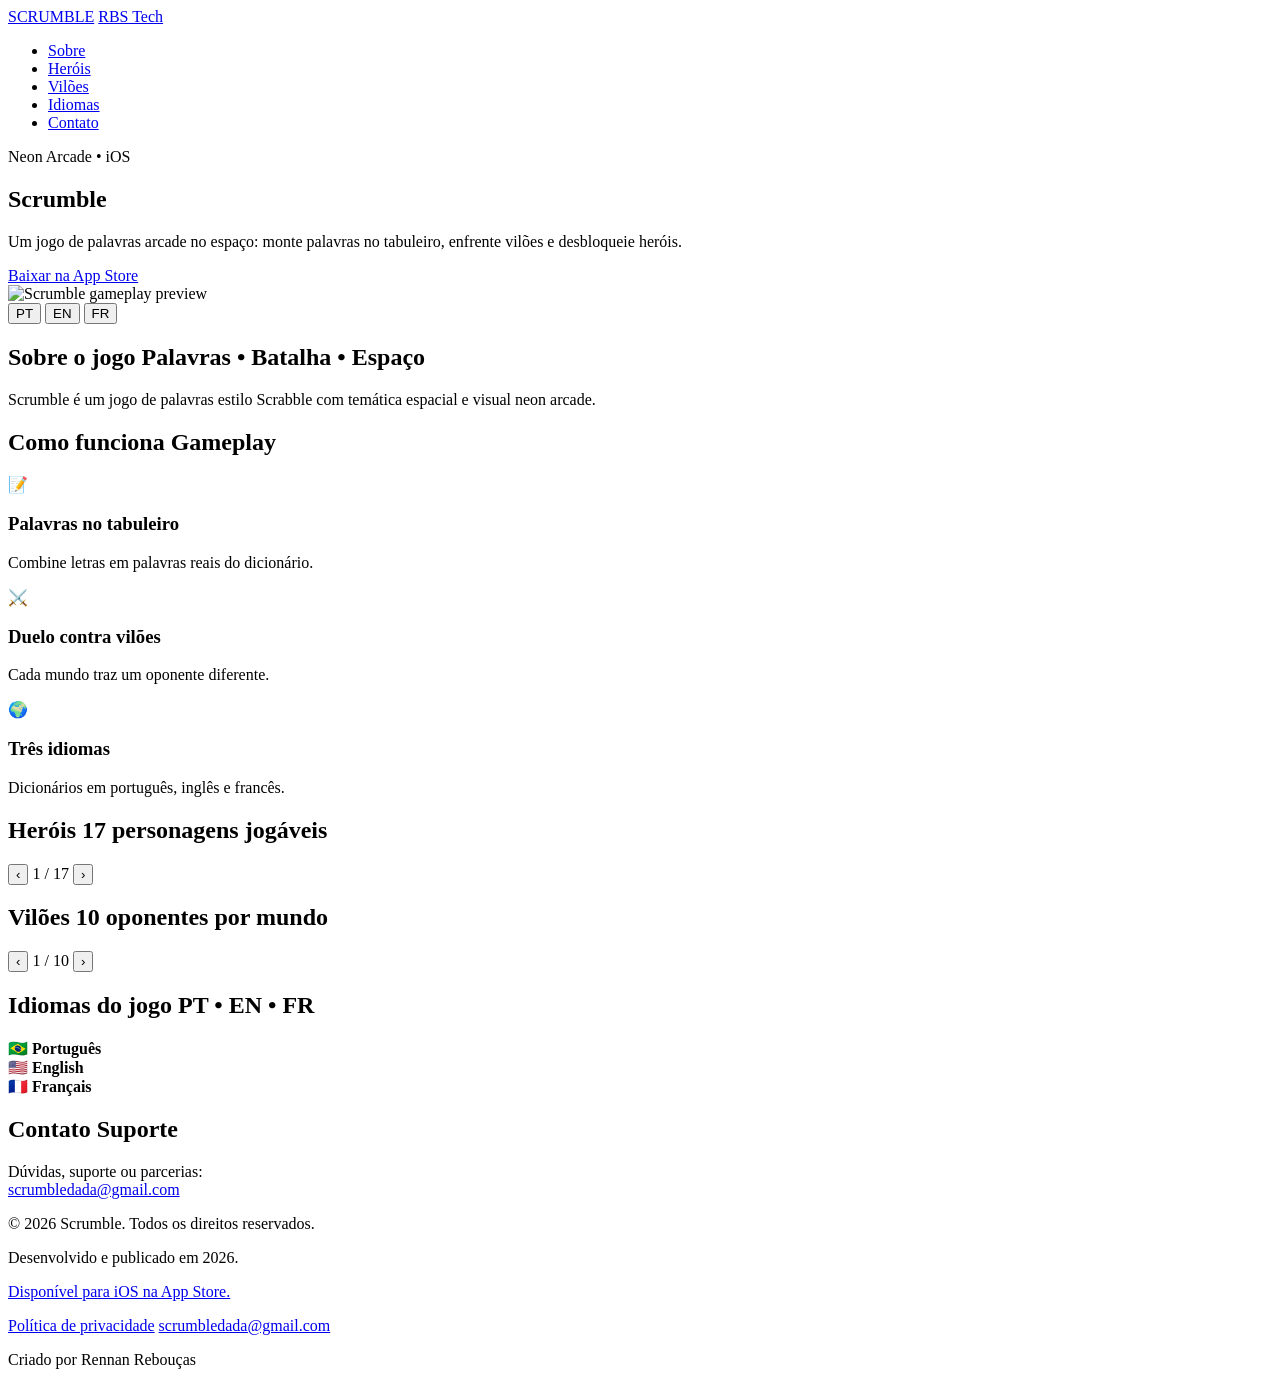
==== index.html @ a2fd064c "Make GitHub Pages home a Scrumble-only product page. Replace the institutional RBS “Apps, música e j" ====
<!DOCTYPE html>
<html lang="pt-BR">
<head>
  <meta charset="UTF-8">
  <meta name="viewport" content="width=device-width, initial-scale=1.0">
  <title data-i18n="meta.title">Scrumble — Jogo de palavras arcade</title>
  <meta name="description" content="Scrumble: jogo de palavras no espaço. Forme palavras, vença vilões e desbloqueie heróis em português, inglês e francês.">
  <meta name="author" content="Scrumble">
  <meta name="theme-color" content="#070B1A">
  <meta property="og:type" content="website">
  <meta property="og:title" content="Scrumble — Arcade word game">
  <meta property="og:description" content="Build words in space, defeat villains, unlock heroes. Play in Portuguese, English, or French.">
  <meta property="og:image" content="assets/images/heroes/leo_faisca.png">
  <meta name="apple-mobile-web-app-capable" content="yes">
  <link rel="icon" href="assets/scrumble-favicon.svg" type="image/svg+xml">
  <link rel="preconnect" href="https://fonts.googleapis.com">
  <link rel="preconnect" href="https://fonts.gstatic.com" crossorigin>
  <link href="https://fonts.googleapis.com/css2?family=Inter:wght@400;500;600&family=Orbitron:wght@600;700;800&display=swap" rel="stylesheet">
  <link rel="stylesheet" href="css/theme.css">
  <script type="application/ld+json">
  {
    "@context": "https://schema.org",
    "@type": "SoftwareApplication",
    "name": "Scrumble",
    "applicationCategory": "GameApplication",
    "operatingSystem": "iOS",
    "description": "Arcade word game set in space with heroes, villains, and multilingual dictionaries.",
    "email": "scrumbledada@gmail.com",
    "downloadUrl": "https://apps.apple.com/br/app/scrumble/id6771381307",
    "url": "https://apps.apple.com/br/app/scrumble/id6771381307"
  }
  </script>
</head>
<body>
  <header class="site-nav">
    <div class="container">
      <a href="./" class="logo">SCRUMBLE</a>
      <a href="https://rbs-site-production.up.railway.app" class="rbs-back" aria-label="RBS Tech">RBS Tech</a>
      <nav aria-label="Principal">
        <ul class="nav-links">
          <li><a href="#about" data-i18n="nav.about">Sobre</a></li>
          <li><a href="#heroes" data-i18n="nav.heroes">Heróis</a></li>
          <li><a href="#villains" data-i18n="nav.villains">Vilões</a></li>
          <li><a href="#languages" data-i18n="nav.languages">Idiomas</a></li>
          <li><a href="#contact" data-i18n="nav.contact">Contato</a></li>
        </ul>
      </nav>
    </div>
  </header>

  <main>
    <section class="hero" id="top">
      <div class="container">
        <p class="hero-badge" data-i18n="hero.badge">Neon Arcade • iOS</p>
        <h1 data-i18n="hero.title">Scrumble</h1>
        <p class="hero-tagline" data-i18n="hero.tagline">
          Um jogo de palavras arcade no espaço: monte palavras no tabuleiro, enfrente vilões e desbloqueie heróis.
        </p>
        <a
          href="https://apps.apple.com/br/app/scrumble/id6771381307"
          class="btn btn-primary"
          target="_blank"
          rel="noopener noreferrer"
          data-i18n="hero.cta"
        >
          Baixar na App Store
        </a>
        <div class="hero-preview">
          <img src="assets/preview.gif" alt="Scrumble gameplay preview" width="320" height="320">
        </div>
      </div>
    </section>

    <section class="container" aria-label="Idioma do site">
      <div class="lang-switcher">
        <button type="button" class="lang-btn is-active" data-lang="pt" aria-pressed="true">PT</button>
        <button type="button" class="lang-btn" data-lang="en" aria-pressed="false">EN</button>
        <button type="button" class="lang-btn" data-lang="fr" aria-pressed="false">FR</button>
      </div>
    </section>

    <section id="about" class="container">
      <header class="section-header">
        <h2>
          <span data-i18n="about.title">Sobre o jogo</span>
          <span class="section-sub" data-i18n="about.sub">Palavras • Batalha • Espaço</span>
        </h2>
      </header>
      <p class="about-text" data-i18n="about.text">
        Scrumble é um jogo de palavras estilo Scrabble com temática espacial e visual neon arcade.
      </p>
    </section>

    <section id="features" class="container">
      <header class="section-header">
        <h2>
          <span data-i18n="features.title">Como funciona</span>
          <span class="section-sub" data-i18n="features.sub">Gameplay</span>
        </h2>
      </header>
      <div class="features-grid">
        <article class="feature-card">
          <div class="feature-icon" aria-hidden="true">📝</div>
          <h3 data-i18n="features.words.title">Palavras no tabuleiro</h3>
          <p data-i18n="features.words.text">Combine letras em palavras reais do dicionário.</p>
        </article>
        <article class="feature-card">
          <div class="feature-icon" aria-hidden="true">⚔️</div>
          <h3 data-i18n="features.battle.title">Duelo contra vilões</h3>
          <p data-i18n="features.battle.text">Cada mundo traz um oponente diferente.</p>
        </article>
        <article class="feature-card">
          <div class="feature-icon" aria-hidden="true">🌍</div>
          <h3 data-i18n="features.lang.title">Três idiomas</h3>
          <p data-i18n="features.lang.text">Dicionários em português, inglês e francês.</p>
        </article>
      </div>
    </section>

    <section id="heroes" class="carousel-section">
      <div class="container">
        <header class="section-header">
          <h2>
            <span data-i18n="heroes.title">Heróis</span>
            <span class="section-sub" data-i18n="heroes.sub">17 personagens jogáveis</span>
          </h2>
        </header>
        <div
          id="heroes-carousel"
          class="carousel"
          role="region"
          aria-roledescription="carousel"
          aria-label="Heróis do Scrumble"
          tabindex="0"
        >
          <div class="carousel-viewport">
            <div class="carousel-track"></div>
          </div>
          <div class="carousel-controls">
            <button type="button" class="carousel-btn" data-carousel-prev data-i18n-aria="carousel.prev" aria-label="Anterior">‹</button>
            <span class="carousel-counter" aria-live="polite">1 / 17</span>
            <button type="button" class="carousel-btn" data-carousel-next data-i18n-aria="carousel.next" aria-label="Próximo">›</button>
          </div>
          <div class="carousel-dots" role="tablist" aria-label="Slides de heróis"></div>
        </div>
      </div>
    </section>

    <section id="villains" class="carousel-section">
      <div class="container">
        <header class="section-header">
          <h2>
            <span data-i18n="villains.title">Vilões</span>
            <span class="section-sub" data-i18n="villains.sub">10 oponentes por mundo</span>
          </h2>
        </header>
        <div
          id="villains-carousel"
          class="carousel carousel-villain"
          role="region"
          aria-roledescription="carousel"
          aria-label="Vilões do Scrumble"
          tabindex="0"
        >
          <div class="carousel-viewport">
            <div class="carousel-track"></div>
          </div>
          <div class="carousel-controls">
            <button type="button" class="carousel-btn" data-carousel-prev data-i18n-aria="carousel.prev" aria-label="Anterior">‹</button>
            <span class="carousel-counter" aria-live="polite">1 / 10</span>
            <button type="button" class="carousel-btn" data-carousel-next data-i18n-aria="carousel.next" aria-label="Próximo">›</button>
          </div>
          <div class="carousel-dots" role="tablist" aria-label="Slides de vilões"></div>
        </div>
      </div>
    </section>

    <section id="languages" class="container">
      <header class="section-header">
        <h2>
          <span data-i18n="languages.title">Idiomas do jogo</span>
          <span class="section-sub" data-i18n="languages.sub">PT • EN • FR</span>
        </h2>
      </header>
      <div class="lang-flags">
        <div class="lang-flag-item">
          <span aria-hidden="true">🇧🇷</span>
          <strong data-i18n="languages.pt">Português</strong>
        </div>
        <div class="lang-flag-item">
          <span aria-hidden="true">🇺🇸</span>
          <strong data-i18n="languages.en">English</strong>
        </div>
        <div class="lang-flag-item">
          <span aria-hidden="true">🇫🇷</span>
          <strong data-i18n="languages.fr">Français</strong>
        </div>
      </div>
    </section>

    <section id="contact" class="container">
      <header class="section-header">
        <h2>
          <span data-i18n="contact.title">Contato</span>
          <span class="section-sub" data-i18n="contact.sub">Suporte</span>
        </h2>
      </header>
      <p class="about-text">
        <span data-i18n="contact.text">Dúvidas, suporte ou parcerias:</span>
        <br>
        <span class="footer-email">
          <a href="mailto:scrumbledada@gmail.com">scrumbledada@gmail.com</a>
        </span>
      </p>
    </section>
  </main>

  <footer class="site-footer">
    <div class="container">
      <p data-i18n="footer.copyright">© 2026 Scrumble. Todos os direitos reservados.</p>
      <p data-i18n="footer.published">Desenvolvido e publicado em 2026.</p>
      <p class="footer-note">
        <a
          href="https://apps.apple.com/br/app/scrumble/id6771381307"
          target="_blank"
          rel="noopener noreferrer"
          data-i18n="footer.ios"
        >Disponível para iOS na App Store.</a>
      </p>
      <nav class="footer-links" aria-label="Legal">
        <a href="privacy.html" data-i18n="footer.privacy">Política de privacidade</a>
        <a href="mailto:scrumbledada@gmail.com">scrumbledada@gmail.com</a>
      </nav>
      <p class="footer-credits">
        <span class="footer-credits-label" data-i18n="footer.credits.label">Criado por</span>
        <span class="footer-credits-name">Rennan Rebouças</span>
      </p>
    </div>
  </footer>

  <script src="js/i18n.js"></script>
  <script src="js/carousel.js"></script>
  <script src="js/main.js"></script>
</body>
</html>
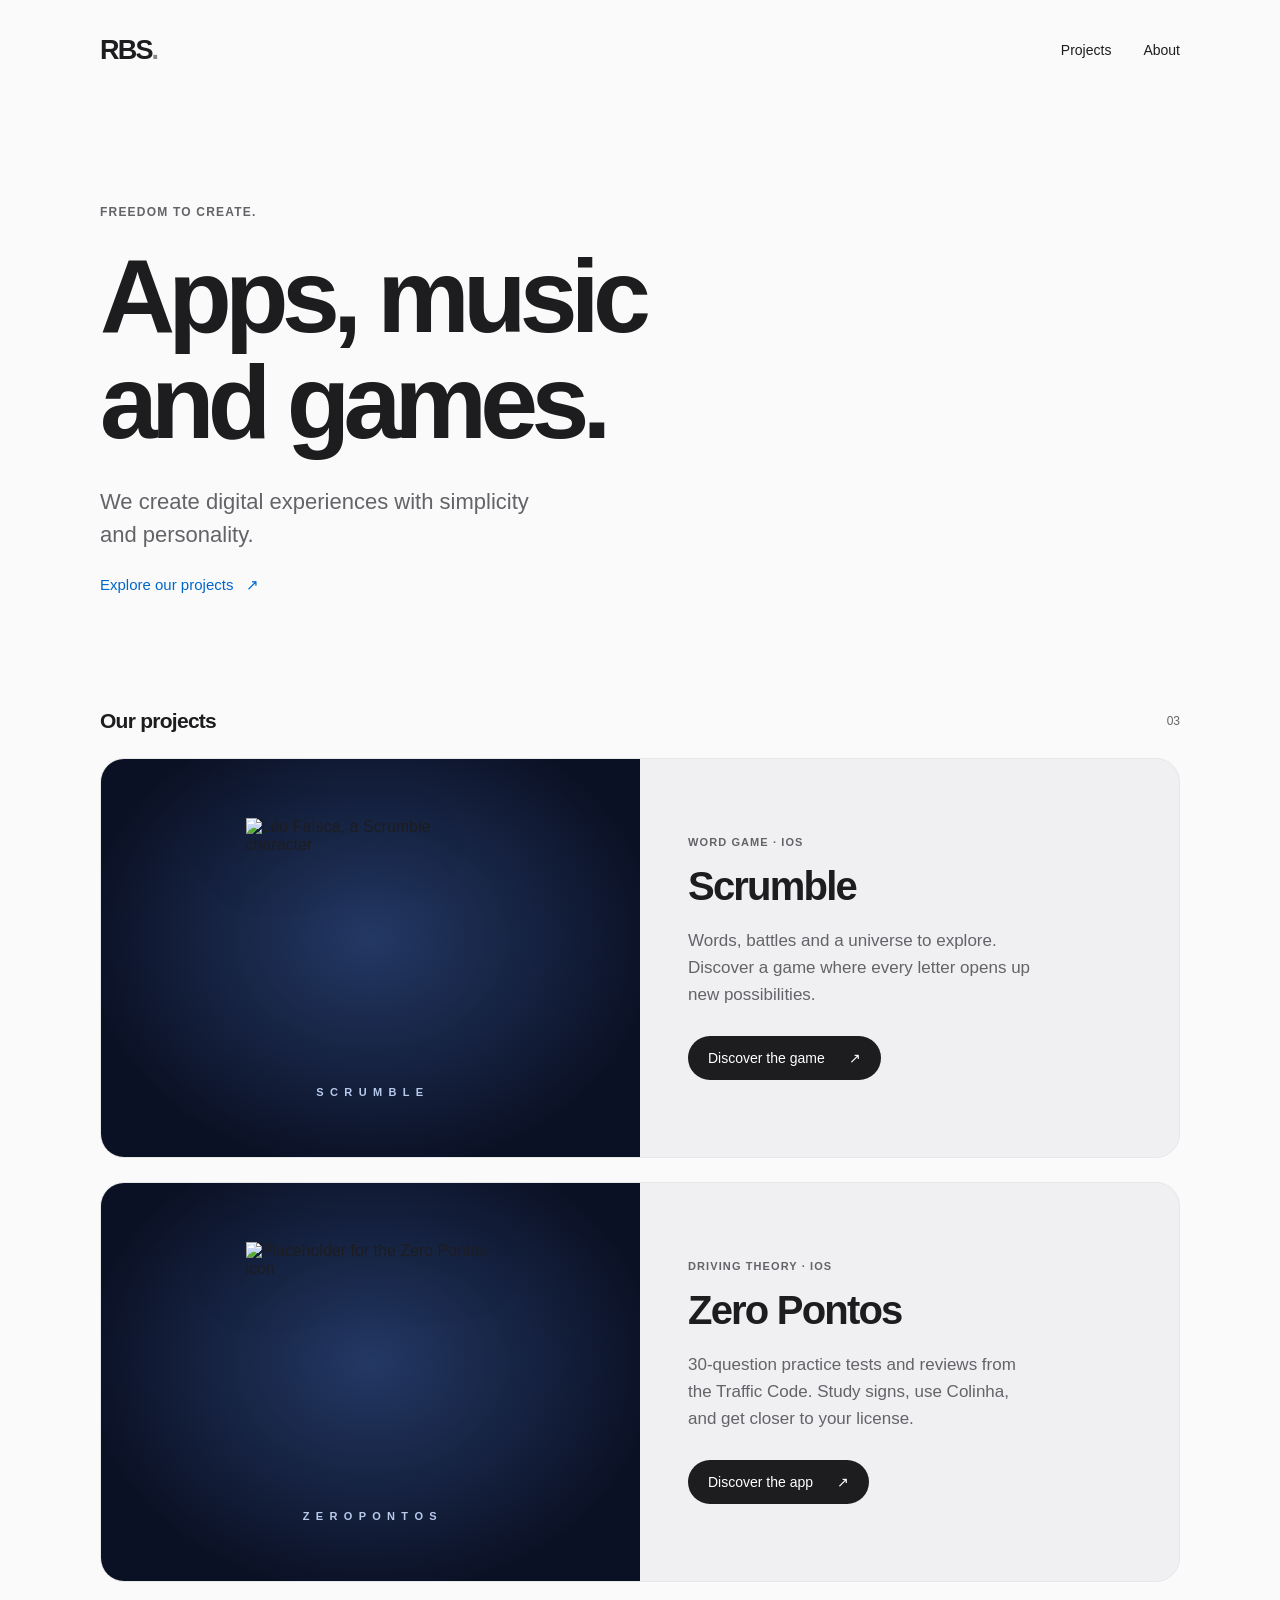
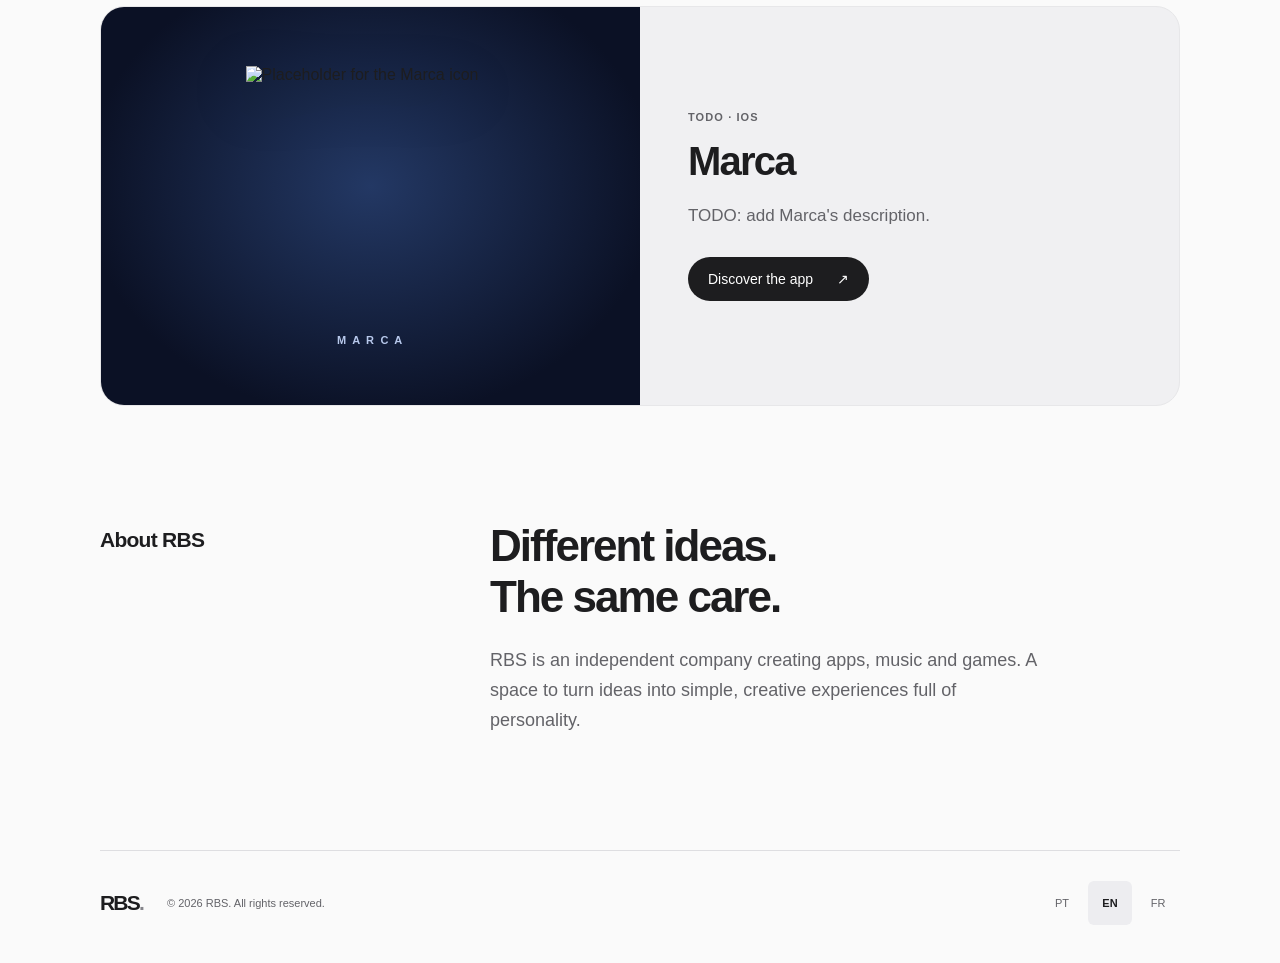
==== commit 13b1f387: "Add Zero Pontos and Marca cards to the RBS projects section. Keep each new entry on the same project" ====
--- a/index.html
+++ b/index.html
@@ -2,244 +2,80 @@
 <html lang="pt-BR">
 <head>
   <meta charset="UTF-8">
-  <meta name="viewport" content="width=device-width, initial-scale=1.0">
-  <title data-i18n="meta.title">Scrumble — Jogo de palavras arcade</title>
-  <meta name="description" content="Scrumble: jogo de palavras no espaço. Forme palavras, vença vilões e desbloqueie heróis em português, inglês e francês.">
-  <meta name="author" content="Scrumble">
-  <meta name="theme-color" content="#070B1A">
+  <meta name="viewport" content="width=device-width, initial-scale=1">
+  <title>RBS — Apps, música e jogos</title>
+  <meta name="description" content="Criamos experiências digitais com simplicidade e personalidade. Conheça os projetos da RBS.">
+  <meta name="author" content="RBS">
+  <meta name="theme-color" content="#fafafa">
   <meta property="og:type" content="website">
-  <meta property="og:title" content="Scrumble — Arcade word game">
-  <meta property="og:description" content="Build words in space, defeat villains, unlock heroes. Play in Portuguese, English, or French.">
-  <meta property="og:image" content="assets/images/heroes/leo_faisca.png">
-  <meta name="apple-mobile-web-app-capable" content="yes">
-  <link rel="icon" href="assets/scrumble-favicon.svg" type="image/svg+xml">
-  <link rel="preconnect" href="https://fonts.googleapis.com">
-  <link rel="preconnect" href="https://fonts.gstatic.com" crossorigin>
-  <link href="https://fonts.googleapis.com/css2?family=Inter:wght@400;500;600&family=Orbitron:wght@600;700;800&display=swap" rel="stylesheet">
-  <link rel="stylesheet" href="css/theme.css">
-  <script type="application/ld+json">
-  {
-    "@context": "https://schema.org",
-    "@type": "SoftwareApplication",
-    "name": "Scrumble",
-    "applicationCategory": "GameApplication",
-    "operatingSystem": "iOS",
-    "description": "Arcade word game set in space with heroes, villains, and multilingual dictionaries.",
-    "email": "scrumbledada@gmail.com",
-    "downloadUrl": "https://apps.apple.com/br/app/scrumble/id6771381307",
-    "url": "https://apps.apple.com/br/app/scrumble/id6771381307"
-  }
-  </script>
+  <meta property="og:title" content="RBS — Apps, música e jogos">
+  <meta property="og:description" content="Criamos experiências digitais com simplicidade e personalidade. Conheça os projetos da RBS.">
+  <link rel="icon" href="favicon.svg" type="image/svg+xml">
+  <link rel="stylesheet" href="css/rbs.css">
+  <script src="js/rbs.js" defer></script>
 </head>
 <body>
-  <header class="site-nav">
-    <div class="container">
-      <a href="./" class="logo">SCRUMBLE</a>
-      <a href="https://rbs-site-production.up.railway.app" class="rbs-back" aria-label="RBS Tech">RBS Tech</a>
-      <nav aria-label="Principal">
-        <ul class="nav-links">
-          <li><a href="#about" data-i18n="nav.about">Sobre</a></li>
-          <li><a href="#heroes" data-i18n="nav.heroes">Heróis</a></li>
-          <li><a href="#villains" data-i18n="nav.villains">Vilões</a></li>
-          <li><a href="#languages" data-i18n="nav.languages">Idiomas</a></li>
-          <li><a href="#contact" data-i18n="nav.contact">Contato</a></li>
-        </ul>
-      </nav>
-    </div>
+  <a class="skip-link" href="#main" data-copy="skip">Pular para o conteúdo</a>
+  <header class="site-header wrap">
+    <a class="wordmark" href="./" aria-label="RBS">RBS<span aria-hidden="true">.</span></a>
+    <nav data-label="navigation" aria-label="Principal">
+      <a href="#projects" data-copy="projects">Projetos</a>
+      <a href="#about" data-copy="about">Sobre</a>
+    </nav>
   </header>
-
-  <main>
-    <section class="hero" id="top">
-      <div class="container">
-        <p class="hero-badge" data-i18n="hero.badge">Neon Arcade • iOS</p>
-        <h1 data-i18n="hero.title">Scrumble</h1>
-        <p class="hero-tagline" data-i18n="hero.tagline">
-          Um jogo de palavras arcade no espaço: monte palavras no tabuleiro, enfrente vilões e desbloqueie heróis.
-        </p>
-        <a
-          href="https://apps.apple.com/br/app/scrumble/id6771381307"
-          class="btn btn-primary"
-          target="_blank"
-          rel="noopener noreferrer"
-          data-i18n="hero.cta"
-        >
-          Baixar na App Store
-        </a>
-        <div class="hero-preview">
-          <img src="assets/preview.gif" alt="Scrumble gameplay preview" width="320" height="320">
+  <main id="main">
+    <section class="hero wrap">
+      <p class="eyebrow" data-copy="eyebrow">Independência para criar.</p>
+      <h1 data-copy="headline">Apps, música<br>e jogos.</h1>
+      <p class="intro" data-copy="intro">Criamos experiências digitais com simplicidade e personalidade.</p>
+      <a class="text-link" href="#projects"><span data-copy="explore">Explore nossos projetos</span> <span aria-hidden="true">↗</span></a>
+    </section>
+    <section class="projects wrap" id="projects" aria-labelledby="projects-title">
+      <div class="section-heading"><h2 id="projects-title" data-copy="ourProjects">Nossos projetos</h2><span class="project-count">03</span></div>
+      <article class="project-card">
+        <div class="project-art"><img src="assets/images/heroes/leo_faisca.png" alt="Léo Faísca, personagem do Scrumble" data-alt="character" width="320" height="320"><span class="art-caption" aria-hidden="true">S C R U M B L E</span></div>
+        <div class="project-content">
+          <p class="eyebrow" data-copy="category">Jogo de palavras · iOS</p>
+          <h3>Scrumble</h3>
+          <p data-copy="description">Palavras, batalhas e um universo para explorar. Conheça um jogo onde cada letra abre novas possibilidades.</p>
+          <a class="button" href="apps/scrumble/"><span data-copy="discover">Conhecer o jogo</span><span aria-hidden="true">↗</span></a>
         </div>
-      </div>
+      </article>
+      <article class="project-card">
+        <!-- TODO: replace this placeholder image with the official Zero Pontos icon. No App Store listing was found for developer Rennan Rebouças Melo / RennanRbs / RBS (artistId 1444749784; published apps: Scrumble, Papelito). -->
+        <div class="project-art"><img src="assets/images/apps/zero-pontos-placeholder.svg" alt="Placeholder do ícone do Zero Pontos" data-alt="characterZeroPontos" width="320" height="320"><span class="art-caption" aria-hidden="true">Z E R O  P O N T O S</span></div>
+        <div class="project-content">
+          <p class="eyebrow" data-copy="categoryZeroPontos">Simulado CNH · iOS</p>
+          <h3>Zero Pontos</h3>
+          <p data-copy="descriptionZeroPontos">Simulados de 30 questões e revisão com o Código de Trânsito. Estude placas, use a Colinha e chegue mais perto da CNH.</p>
+          <!-- TODO: replace href="#" with the official Zero Pontos App Store URL when a listing by Rennan Rebouças / RennanRbs / RBS can be verified. -->
+          <a class="button" href="#"><span data-copy="discoverZeroPontos">Conhecer o app</span><span aria-hidden="true">↗</span></a>
+        </div>
+      </article>
+      <article class="project-card">
+        <!-- TODO: replace this placeholder image with the official Marca icon. No App Store listing, repo asset, or verified description was found for a Rennan Rebouças / RennanRbs / RBS app named Marca. -->
+        <div class="project-art"><img src="assets/images/apps/marca-placeholder.svg" alt="Placeholder do ícone da Marca" data-alt="characterMarca" width="320" height="320"><span class="art-caption" aria-hidden="true">M A R C A</span></div>
+        <div class="project-content">
+          <p class="eyebrow" data-copy="categoryMarca">TODO · iOS</p>
+          <h3>Marca</h3>
+          <p data-copy="descriptionMarca">TODO: adicionar a descrição da Marca.</p>
+          <!-- TODO: replace href="#" with the official Marca App Store URL, and replace the TODO copy above, when a listing by Rennan Rebouças / RennanRbs / RBS can be verified. -->
+          <a class="button" href="#"><span data-copy="discoverMarca">Conhecer o app</span><span aria-hidden="true">↗</span></a>
+        </div>
+      </article>
     </section>
-
-    <section class="container" aria-label="Idioma do site">
-      <div class="lang-switcher">
-        <button type="button" class="lang-btn is-active" data-lang="pt" aria-pressed="true">PT</button>
-        <button type="button" class="lang-btn" data-lang="en" aria-pressed="false">EN</button>
-        <button type="button" class="lang-btn" data-lang="fr" aria-pressed="false">FR</button>
-      </div>
-    </section>
-
-    <section id="about" class="container">
-      <header class="section-header">
-        <h2>
-          <span data-i18n="about.title">Sobre o jogo</span>
-          <span class="section-sub" data-i18n="about.sub">Palavras • Batalha • Espaço</span>
-        </h2>
-      </header>
-      <p class="about-text" data-i18n="about.text">
-        Scrumble é um jogo de palavras estilo Scrabble com temática espacial e visual neon arcade.
-      </p>
-    </section>
-
-    <section id="features" class="container">
-      <header class="section-header">
-        <h2>
-          <span data-i18n="features.title">Como funciona</span>
-          <span class="section-sub" data-i18n="features.sub">Gameplay</span>
-        </h2>
-      </header>
-      <div class="features-grid">
-        <article class="feature-card">
-          <div class="feature-icon" aria-hidden="true">📝</div>
-          <h3 data-i18n="features.words.title">Palavras no tabuleiro</h3>
-          <p data-i18n="features.words.text">Combine letras em palavras reais do dicionário.</p>
-        </article>
-        <article class="feature-card">
-          <div class="feature-icon" aria-hidden="true">⚔️</div>
-          <h3 data-i18n="features.battle.title">Duelo contra vilões</h3>
-          <p data-i18n="features.battle.text">Cada mundo traz um oponente diferente.</p>
-        </article>
-        <article class="feature-card">
-          <div class="feature-icon" aria-hidden="true">🌍</div>
-          <h3 data-i18n="features.lang.title">Três idiomas</h3>
-          <p data-i18n="features.lang.text">Dicionários em português, inglês e francês.</p>
-        </article>
-      </div>
-    </section>
-
-    <section id="heroes" class="carousel-section">
-      <div class="container">
-        <header class="section-header">
-          <h2>
-            <span data-i18n="heroes.title">Heróis</span>
-            <span class="section-sub" data-i18n="heroes.sub">17 personagens jogáveis</span>
-          </h2>
-        </header>
-        <div
-          id="heroes-carousel"
-          class="carousel"
-          role="region"
-          aria-roledescription="carousel"
-          aria-label="Heróis do Scrumble"
-          tabindex="0"
-        >
-          <div class="carousel-viewport">
-            <div class="carousel-track"></div>
-          </div>
-          <div class="carousel-controls">
-            <button type="button" class="carousel-btn" data-carousel-prev data-i18n-aria="carousel.prev" aria-label="Anterior">‹</button>
-            <span class="carousel-counter" aria-live="polite">1 / 17</span>
-            <button type="button" class="carousel-btn" data-carousel-next data-i18n-aria="carousel.next" aria-label="Próximo">›</button>
-          </div>
-          <div class="carousel-dots" role="tablist" aria-label="Slides de heróis"></div>
-        </div>
-      </div>
-    </section>
-
-    <section id="villains" class="carousel-section">
-      <div class="container">
-        <header class="section-header">
-          <h2>
-            <span data-i18n="villains.title">Vilões</span>
-            <span class="section-sub" data-i18n="villains.sub">10 oponentes por mundo</span>
-          </h2>
-        </header>
-        <div
-          id="villains-carousel"
-          class="carousel carousel-villain"
-          role="region"
-          aria-roledescription="carousel"
-          aria-label="Vilões do Scrumble"
-          tabindex="0"
-        >
-          <div class="carousel-viewport">
-            <div class="carousel-track"></div>
-          </div>
-          <div class="carousel-controls">
-            <button type="button" class="carousel-btn" data-carousel-prev data-i18n-aria="carousel.prev" aria-label="Anterior">‹</button>
-            <span class="carousel-counter" aria-live="polite">1 / 10</span>
-            <button type="button" class="carousel-btn" data-carousel-next data-i18n-aria="carousel.next" aria-label="Próximo">›</button>
-          </div>
-          <div class="carousel-dots" role="tablist" aria-label="Slides de vilões"></div>
-        </div>
-      </div>
-    </section>
-
-    <section id="languages" class="container">
-      <header class="section-header">
-        <h2>
-          <span data-i18n="languages.title">Idiomas do jogo</span>
-          <span class="section-sub" data-i18n="languages.sub">PT • EN • FR</span>
-        </h2>
-      </header>
-      <div class="lang-flags">
-        <div class="lang-flag-item">
-          <span aria-hidden="true">🇧🇷</span>
-          <strong data-i18n="languages.pt">Português</strong>
-        </div>
-        <div class="lang-flag-item">
-          <span aria-hidden="true">🇺🇸</span>
-          <strong data-i18n="languages.en">English</strong>
-        </div>
-        <div class="lang-flag-item">
-          <span aria-hidden="true">🇫🇷</span>
-          <strong data-i18n="languages.fr">Français</strong>
-        </div>
-      </div>
-    </section>
-
-    <section id="contact" class="container">
-      <header class="section-header">
-        <h2>
-          <span data-i18n="contact.title">Contato</span>
-          <span class="section-sub" data-i18n="contact.sub">Suporte</span>
-        </h2>
-      </header>
-      <p class="about-text">
-        <span data-i18n="contact.text">Dúvidas, suporte ou parcerias:</span>
-        <br>
-        <span class="footer-email">
-          <a href="mailto:scrumbledada@gmail.com">scrumbledada@gmail.com</a>
-        </span>
-      </p>
+    <section class="about wrap" id="about" aria-labelledby="about-title">
+      <h2 id="about-title" data-copy="aboutRbs">Sobre a RBS</h2>
+      <div><p class="about-statement" data-copy="statement">Ideias diferentes.<br>O mesmo cuidado.</p><p class="about-description" data-copy="aboutText">A RBS é uma empresa independente de apps, música e jogos. Um espaço para transformar ideias em experiências simples, criativas e cheias de personalidade.</p></div>
     </section>
   </main>
-
-  <footer class="site-footer">
-    <div class="container">
-      <p data-i18n="footer.copyright">© 2026 Scrumble. Todos os direitos reservados.</p>
-      <p data-i18n="footer.published">Desenvolvido e publicado em 2026.</p>
-      <p class="footer-note">
-        <a
-          href="https://apps.apple.com/br/app/scrumble/id6771381307"
-          target="_blank"
-          rel="noopener noreferrer"
-          data-i18n="footer.ios"
-        >Disponível para iOS na App Store.</a>
-      </p>
-      <nav class="footer-links" aria-label="Legal">
-        <a href="privacy.html" data-i18n="footer.privacy">Política de privacidade</a>
-        <a href="mailto:scrumbledada@gmail.com">scrumbledada@gmail.com</a>
-      </nav>
-      <p class="footer-credits">
-        <span class="footer-credits-label" data-i18n="footer.credits.label">Criado por</span>
-        <span class="footer-credits-name">Rennan Rebouças</span>
-      </p>
+  <footer class="site-footer wrap">
+    <div class="footer-brand"><a class="wordmark" href="./" aria-label="RBS">RBS<span aria-hidden="true">.</span></a><p data-copy="copyright">© 2026 RBS. Todos os direitos reservados.</p></div>
+    <div class="languages" role="group" aria-label="Idioma do site" data-label="language">
+      <button type="button" data-lang="pt" aria-pressed="true" lang="pt-BR" aria-label="Português">PT</button>
+      <button type="button" data-lang="en" aria-pressed="false" lang="en" aria-label="English">EN</button>
+      <button type="button" data-lang="fr" aria-pressed="false" lang="fr" aria-label="Français">FR</button>
     </div>
   </footer>
-
-  <script src="js/i18n.js"></script>
-  <script src="js/carousel.js"></script>
-  <script src="js/main.js"></script>
 </body>
 </html>
--- a/css/rbs.css
+++ b/css/rbs.css
@@ -0,0 +1,3 @@
+:root{color-scheme:light;--ink:#1d1d1f;--muted:#636368;--blue:#0066cc;--paper:#fafafa;font-family:-apple-system,BlinkMacSystemFont,"Segoe UI",sans-serif;color:var(--ink);background:var(--paper);font-synthesis:none}
+*{box-sizing:border-box}body{margin:0}a{color:inherit;text-decoration:none}button{font:inherit}a,button{-webkit-tap-highlight-color:transparent}a:focus-visible,button:focus-visible{outline:3px solid var(--blue);outline-offset:6px}a:hover{color:var(--blue)}.wrap{width:min(1080px,calc(100% - 64px));margin-inline:auto}.site-header{height:100px;display:flex;align-items:center;justify-content:space-between}.wordmark{font-size:27px;font-weight:750;letter-spacing:-1.8px}.wordmark span{color:#85858b}.site-header nav{display:flex;gap:32px;font-size:14px}.hero{padding-block:105px 115px}.eyebrow{font-size:12px;font-weight:600;letter-spacing:.1em;text-transform:uppercase;color:var(--muted);margin:0 0 24px}h1{font-size:clamp(64px,8.4vw,104px);line-height:1.02;letter-spacing:-.065em;font-weight:650;margin:0;white-space:pre-line}.intro{max-width:465px;font-size:22px;line-height:1.5;color:var(--muted);margin:30px 0 25px}.text-link{color:var(--blue);font-size:15px}.text-link span+span{margin-left:8px}.section-heading{display:flex;align-items:center;justify-content:space-between;margin-bottom:25px}h2{font-size:21px;font-weight:600;letter-spacing:-.035em;margin:0}.project-count{font-size:12px;color:var(--muted)}.project-card{display:grid;grid-template-columns:1fr 1fr;background:#f0f0f2;border:1px solid #e7e7e9;border-radius:24px;overflow:hidden;min-height:400px}.project-card+.project-card{margin-top:24px}.project-art{background:radial-gradient(ellipse at 50% 45%,#233864,#0b1125 75%);display:flex;flex-direction:column;justify-content:center;align-items:center;padding:38px;gap:18px}.project-art img{width:min(250px,100%);height:auto;object-fit:contain;image-rendering:pixelated;filter:drop-shadow(0 16px 28px #0005)}.art-caption{color:#b8c9ec;font-size:11px;font-weight:600;letter-spacing:.15em}.project-content{padding:64px 48px;align-self:center}.project-content .eyebrow{margin-bottom:16px;font-size:11px}.project-content h3{font-size:40px;font-weight:600;letter-spacing:-.045em;margin:0 0 18px}.project-content>p:not(.eyebrow){font-size:17px;line-height:1.6;color:var(--muted);max-width:350px;margin:0 0 28px}.button{display:inline-flex;align-items:center;gap:24px;padding:14px 20px;border-radius:999px;background:var(--ink);color:white;font-size:14px;font-weight:500}.button:hover{background:#38383b;color:white}.about{padding-block:115px;display:grid;grid-template-columns:1fr 2fr;gap:45px}.about h2{padding-top:7px}.about-statement{font-size:clamp(30px,4vw,44px);line-height:1.15;letter-spacing:-.045em;margin:0 0 24px;font-weight:550;white-space:pre-line}.about-description{max-width:560px;color:var(--muted);font-size:18px;line-height:1.65;margin:0}.site-footer{border-top:1px solid #dedee1;display:flex;align-items:center;justify-content:space-between;gap:24px;padding-block:30px 38px}.footer-brand{display:flex;align-items:center;gap:24px}.footer-brand .wordmark{font-size:21px}.footer-brand p{font-size:11px;color:var(--muted)}.languages{display:flex;gap:4px}.languages button{border:0;background:transparent;color:var(--muted);font-size:11px;border-radius:6px;cursor:pointer;min-width:44px;min-height:44px}.languages button[aria-pressed=true]{color:var(--ink);font-weight:700;background:#ededf0}.skip-link{position:absolute;top:12px;left:16px;background:white;padding:12px;transform:translateY(-160%);z-index:5}.skip-link:focus{transform:translateY(0)}
+@media(max-width:700px){.wrap{width:calc(100% - 40px)}.site-header{height:80px}.site-header nav{gap:24px}.hero{padding-block:65px 80px}.intro{font-size:19px;max-width:340px}.project-card{grid-template-columns:1fr}.project-art{min-height:300px;padding:28px}.project-art img{width:200px}.project-content{padding:34px 28px 40px}.project-content h3{font-size:34px}.about{grid-template-columns:1fr;gap:30px;padding-block:75px}.site-footer{align-items:flex-start}.footer-brand{align-items:flex-start;flex-direction:column;gap:8px}.footer-brand p{max-width:190px;line-height:1.6;margin:0}}
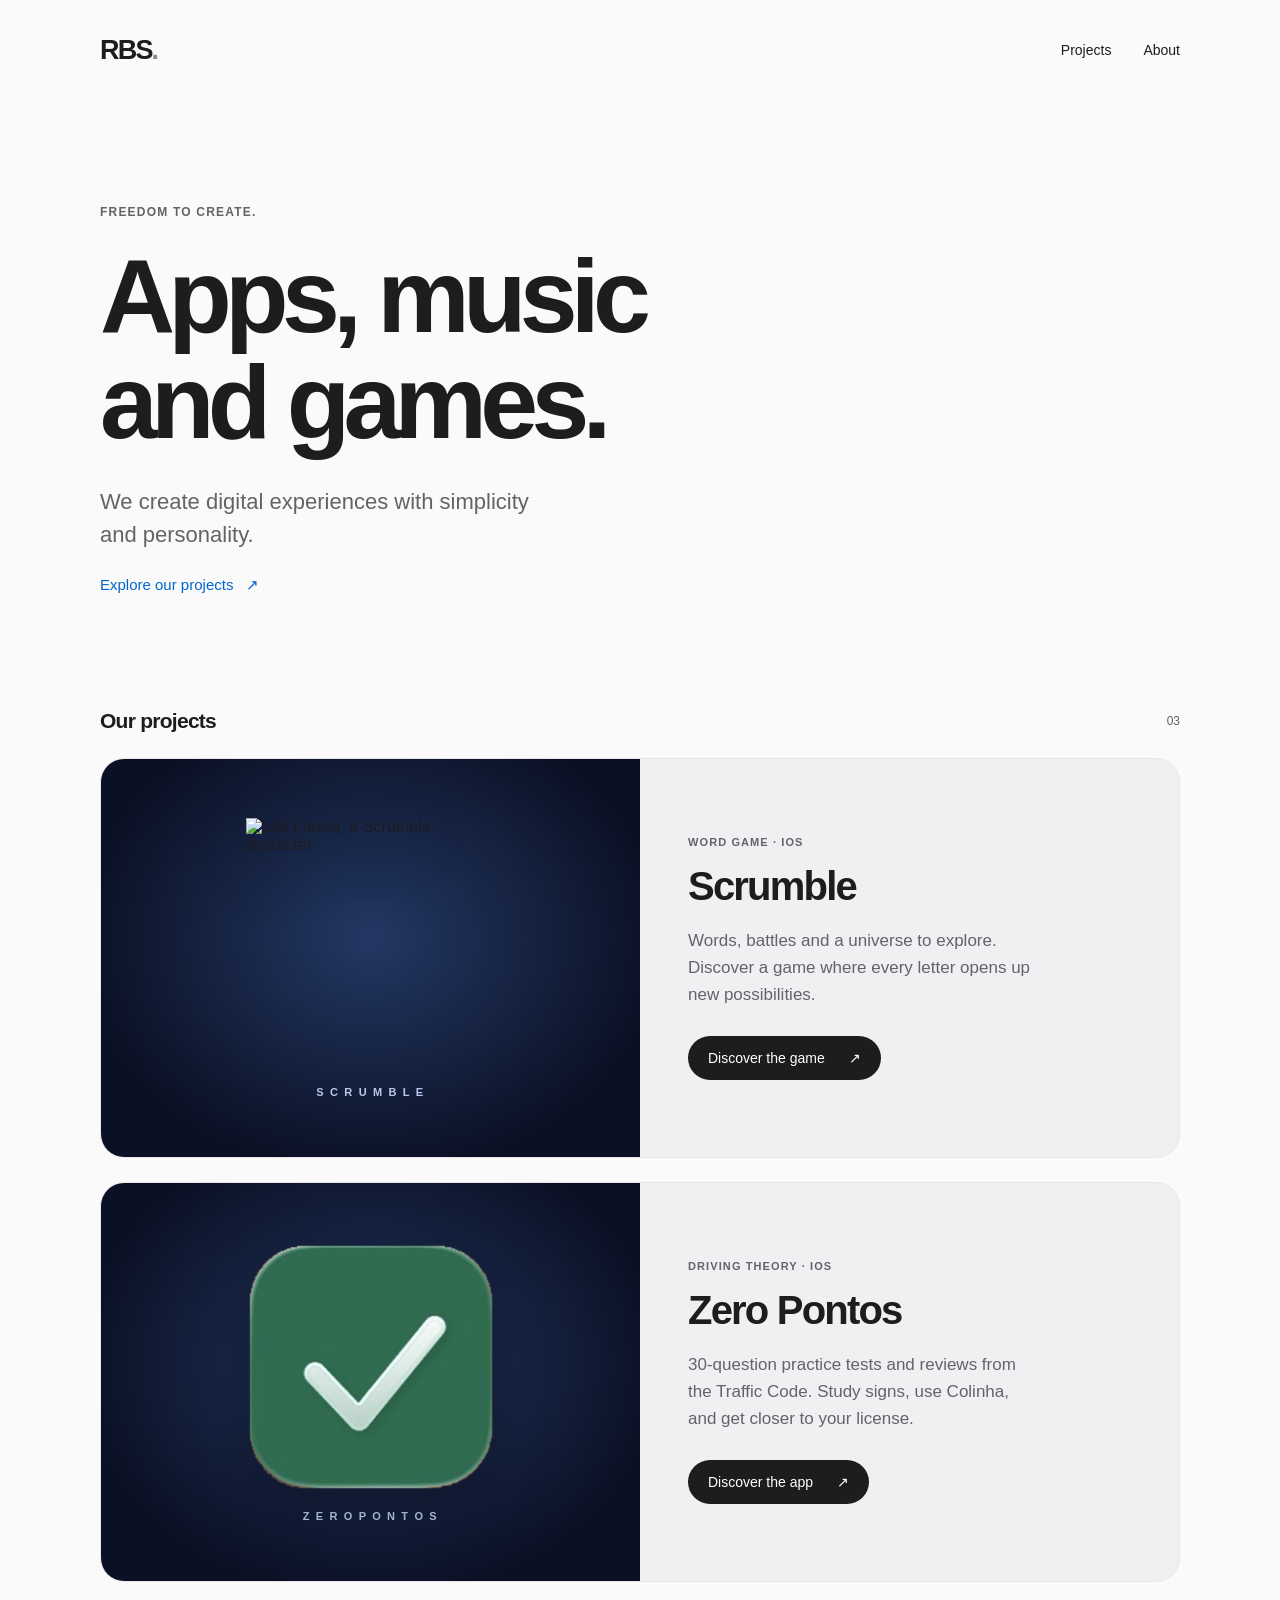
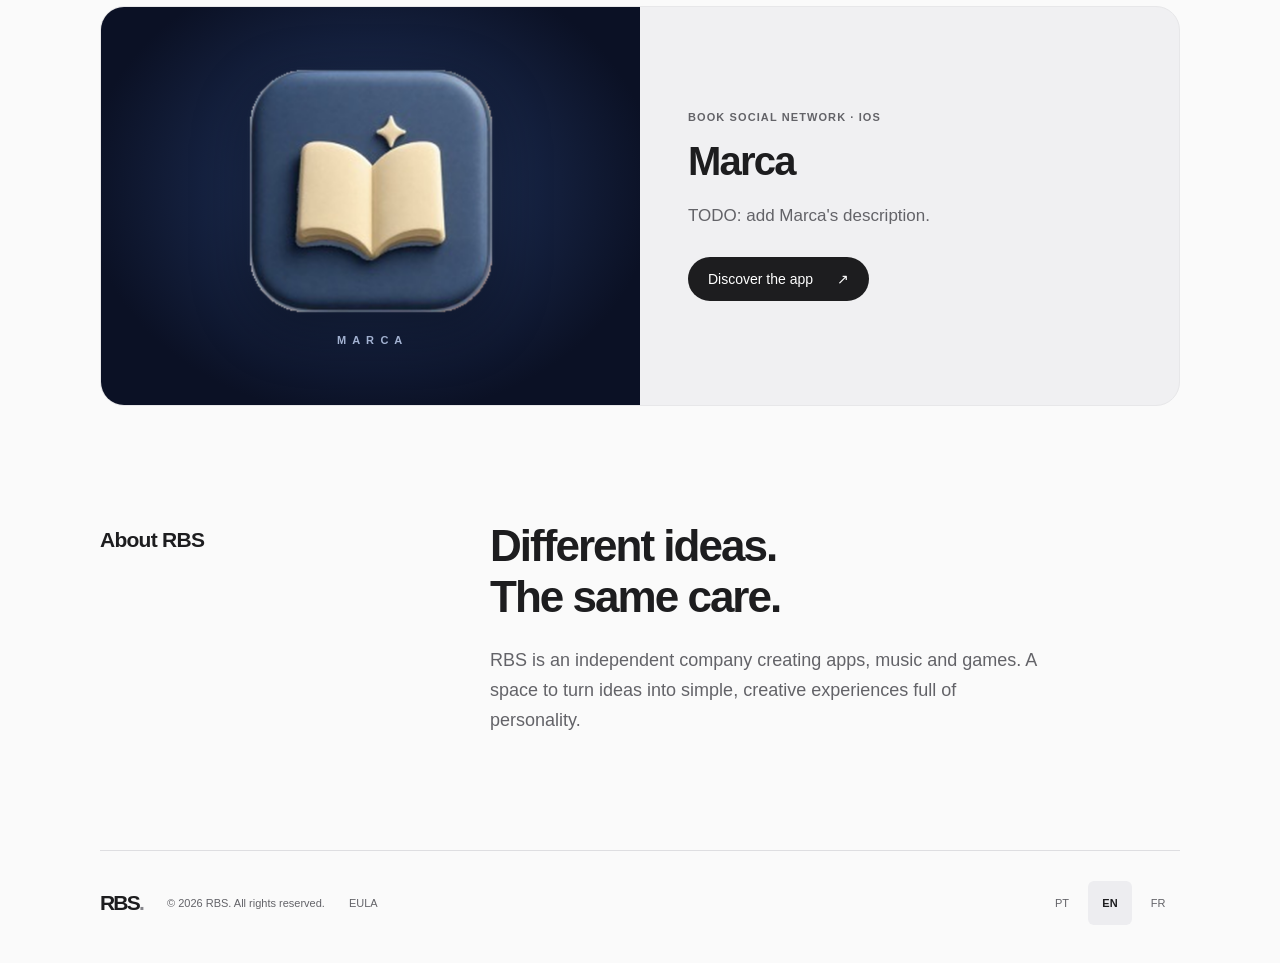
==== commit 94fc1ba0: "Replace placeholder tiles with cropped app icons and add a generic EULA. Use the home-screen screens" ====
--- a/index.html
+++ b/index.html
@@ -42,8 +42,7 @@
         </div>
       </article>
       <article class="project-card">
-        <!-- TODO: replace this placeholder image with the official Zero Pontos icon. No App Store listing was found for developer Rennan Rebouças Melo / RennanRbs / RBS (artistId 1444749784; published apps: Scrumble, Papelito). -->
-        <div class="project-art"><img src="assets/images/apps/zero-pontos-placeholder.svg" alt="Placeholder do ícone do Zero Pontos" data-alt="characterZeroPontos" width="320" height="320"><span class="art-caption" aria-hidden="true">Z E R O  P O N T O S</span></div>
+        <div class="project-art"><img src="assets/images/apps/zero-pontos.png" alt="Ícone do Zero Pontos" data-alt="characterZeroPontos" width="320" height="320"><span class="art-caption" aria-hidden="true">Z E R O  P O N T O S</span></div>
         <div class="project-content">
           <p class="eyebrow" data-copy="categoryZeroPontos">Simulado CNH · iOS</p>
           <h3>Zero Pontos</h3>
@@ -53,13 +52,12 @@
         </div>
       </article>
       <article class="project-card">
-        <!-- TODO: replace this placeholder image with the official Marca icon. No App Store listing, repo asset, or verified description was found for a Rennan Rebouças / RennanRbs / RBS app named Marca. -->
-        <div class="project-art"><img src="assets/images/apps/marca-placeholder.svg" alt="Placeholder do ícone da Marca" data-alt="characterMarca" width="320" height="320"><span class="art-caption" aria-hidden="true">M A R C A</span></div>
+        <div class="project-art"><img src="assets/images/apps/marca.png" alt="Ícone da Marca" data-alt="characterMarca" width="320" height="320"><span class="art-caption" aria-hidden="true">M A R C A</span></div>
         <div class="project-content">
-          <p class="eyebrow" data-copy="categoryMarca">TODO · iOS</p>
+          <p class="eyebrow" data-copy="categoryMarca">Rede social de livros · iOS</p>
           <h3>Marca</h3>
           <p data-copy="descriptionMarca">TODO: adicionar a descrição da Marca.</p>
-          <!-- TODO: replace href="#" with the official Marca App Store URL, and replace the TODO copy above, when a listing by Rennan Rebouças / RennanRbs / RBS can be verified. -->
+          <!-- TODO: replace href="#" with the official Marca App Store URL, and replace the TODO description above, when a listing by Rennan Rebouças / RennanRbs / RBS can be verified. -->
           <a class="button" href="#"><span data-copy="discoverMarca">Conhecer o app</span><span aria-hidden="true">↗</span></a>
         </div>
       </article>
@@ -70,7 +68,7 @@
     </section>
   </main>
   <footer class="site-footer wrap">
-    <div class="footer-brand"><a class="wordmark" href="./" aria-label="RBS">RBS<span aria-hidden="true">.</span></a><p data-copy="copyright">© 2026 RBS. Todos os direitos reservados.</p></div>
+    <div class="footer-brand"><a class="wordmark" href="./" aria-label="RBS">RBS<span aria-hidden="true">.</span></a><p data-copy="copyright">© 2026 RBS. Todos os direitos reservados.</p><a class="footer-legal" href="eula.html">EULA</a></div>
     <div class="languages" role="group" aria-label="Idioma do site" data-label="language">
       <button type="button" data-lang="pt" aria-pressed="true" lang="pt-BR" aria-label="Português">PT</button>
       <button type="button" data-lang="en" aria-pressed="false" lang="en" aria-label="English">EN</button>
--- a/css/rbs.css
+++ b/css/rbs.css
@@ -1,3 +1,3 @@
 :root{color-scheme:light;--ink:#1d1d1f;--muted:#636368;--blue:#0066cc;--paper:#fafafa;font-family:-apple-system,BlinkMacSystemFont,"Segoe UI",sans-serif;color:var(--ink);background:var(--paper);font-synthesis:none}
-*{box-sizing:border-box}body{margin:0}a{color:inherit;text-decoration:none}button{font:inherit}a,button{-webkit-tap-highlight-color:transparent}a:focus-visible,button:focus-visible{outline:3px solid var(--blue);outline-offset:6px}a:hover{color:var(--blue)}.wrap{width:min(1080px,calc(100% - 64px));margin-inline:auto}.site-header{height:100px;display:flex;align-items:center;justify-content:space-between}.wordmark{font-size:27px;font-weight:750;letter-spacing:-1.8px}.wordmark span{color:#85858b}.site-header nav{display:flex;gap:32px;font-size:14px}.hero{padding-block:105px 115px}.eyebrow{font-size:12px;font-weight:600;letter-spacing:.1em;text-transform:uppercase;color:var(--muted);margin:0 0 24px}h1{font-size:clamp(64px,8.4vw,104px);line-height:1.02;letter-spacing:-.065em;font-weight:650;margin:0;white-space:pre-line}.intro{max-width:465px;font-size:22px;line-height:1.5;color:var(--muted);margin:30px 0 25px}.text-link{color:var(--blue);font-size:15px}.text-link span+span{margin-left:8px}.section-heading{display:flex;align-items:center;justify-content:space-between;margin-bottom:25px}h2{font-size:21px;font-weight:600;letter-spacing:-.035em;margin:0}.project-count{font-size:12px;color:var(--muted)}.project-card{display:grid;grid-template-columns:1fr 1fr;background:#f0f0f2;border:1px solid #e7e7e9;border-radius:24px;overflow:hidden;min-height:400px}.project-card+.project-card{margin-top:24px}.project-art{background:radial-gradient(ellipse at 50% 45%,#233864,#0b1125 75%);display:flex;flex-direction:column;justify-content:center;align-items:center;padding:38px;gap:18px}.project-art img{width:min(250px,100%);height:auto;object-fit:contain;image-rendering:pixelated;filter:drop-shadow(0 16px 28px #0005)}.art-caption{color:#b8c9ec;font-size:11px;font-weight:600;letter-spacing:.15em}.project-content{padding:64px 48px;align-self:center}.project-content .eyebrow{margin-bottom:16px;font-size:11px}.project-content h3{font-size:40px;font-weight:600;letter-spacing:-.045em;margin:0 0 18px}.project-content>p:not(.eyebrow){font-size:17px;line-height:1.6;color:var(--muted);max-width:350px;margin:0 0 28px}.button{display:inline-flex;align-items:center;gap:24px;padding:14px 20px;border-radius:999px;background:var(--ink);color:white;font-size:14px;font-weight:500}.button:hover{background:#38383b;color:white}.about{padding-block:115px;display:grid;grid-template-columns:1fr 2fr;gap:45px}.about h2{padding-top:7px}.about-statement{font-size:clamp(30px,4vw,44px);line-height:1.15;letter-spacing:-.045em;margin:0 0 24px;font-weight:550;white-space:pre-line}.about-description{max-width:560px;color:var(--muted);font-size:18px;line-height:1.65;margin:0}.site-footer{border-top:1px solid #dedee1;display:flex;align-items:center;justify-content:space-between;gap:24px;padding-block:30px 38px}.footer-brand{display:flex;align-items:center;gap:24px}.footer-brand .wordmark{font-size:21px}.footer-brand p{font-size:11px;color:var(--muted)}.languages{display:flex;gap:4px}.languages button{border:0;background:transparent;color:var(--muted);font-size:11px;border-radius:6px;cursor:pointer;min-width:44px;min-height:44px}.languages button[aria-pressed=true]{color:var(--ink);font-weight:700;background:#ededf0}.skip-link{position:absolute;top:12px;left:16px;background:white;padding:12px;transform:translateY(-160%);z-index:5}.skip-link:focus{transform:translateY(0)}
+*{box-sizing:border-box}body{margin:0}a{color:inherit;text-decoration:none}button{font:inherit}a,button{-webkit-tap-highlight-color:transparent}a:focus-visible,button:focus-visible{outline:3px solid var(--blue);outline-offset:6px}a:hover{color:var(--blue)}.wrap{width:min(1080px,calc(100% - 64px));margin-inline:auto}.site-header{height:100px;display:flex;align-items:center;justify-content:space-between}.wordmark{font-size:27px;font-weight:750;letter-spacing:-1.8px}.wordmark span{color:#85858b}.site-header nav{display:flex;gap:32px;font-size:14px}.hero{padding-block:105px 115px}.eyebrow{font-size:12px;font-weight:600;letter-spacing:.1em;text-transform:uppercase;color:var(--muted);margin:0 0 24px}h1{font-size:clamp(64px,8.4vw,104px);line-height:1.02;letter-spacing:-.065em;font-weight:650;margin:0;white-space:pre-line}.intro{max-width:465px;font-size:22px;line-height:1.5;color:var(--muted);margin:30px 0 25px}.text-link{color:var(--blue);font-size:15px}.text-link span+span{margin-left:8px}.section-heading{display:flex;align-items:center;justify-content:space-between;margin-bottom:25px}h2{font-size:21px;font-weight:600;letter-spacing:-.035em;margin:0}.project-count{font-size:12px;color:var(--muted)}.project-card{display:grid;grid-template-columns:1fr 1fr;background:#f0f0f2;border:1px solid #e7e7e9;border-radius:24px;overflow:hidden;min-height:400px}.project-card+.project-card{margin-top:24px}.project-art{background:radial-gradient(ellipse at 50% 45%,#233864,#0b1125 75%);display:flex;flex-direction:column;justify-content:center;align-items:center;padding:38px;gap:18px}.project-art img{width:min(250px,100%);height:auto;object-fit:contain;image-rendering:pixelated;filter:drop-shadow(0 16px 28px #0005)}.project-art img[src*="/apps/"]{image-rendering:auto}.art-caption{color:#b8c9ec;font-size:11px;font-weight:600;letter-spacing:.15em}.project-content{padding:64px 48px;align-self:center}.project-content .eyebrow{margin-bottom:16px;font-size:11px}.project-content h3{font-size:40px;font-weight:600;letter-spacing:-.045em;margin:0 0 18px}.project-content>p:not(.eyebrow){font-size:17px;line-height:1.6;color:var(--muted);max-width:350px;margin:0 0 28px}.button{display:inline-flex;align-items:center;gap:24px;padding:14px 20px;border-radius:999px;background:var(--ink);color:white;font-size:14px;font-weight:500}.button:hover{background:#38383b;color:white}.about{padding-block:115px;display:grid;grid-template-columns:1fr 2fr;gap:45px}.about h2{padding-top:7px}.about-statement{font-size:clamp(30px,4vw,44px);line-height:1.15;letter-spacing:-.045em;margin:0 0 24px;font-weight:550;white-space:pre-line}.about-description{max-width:560px;color:var(--muted);font-size:18px;line-height:1.65;margin:0}.site-footer{border-top:1px solid #dedee1;display:flex;align-items:center;justify-content:space-between;gap:24px;padding-block:30px 38px}.footer-brand{display:flex;align-items:center;gap:24px}.footer-brand .wordmark{font-size:21px}.footer-brand p{font-size:11px;color:var(--muted)}.footer-legal{font-size:11px;color:var(--muted)}.legal{padding-block:24px 96px;max-width:720px}.legal .eyebrow{margin-bottom:12px}.legal h1{font-size:clamp(36px,5vw,56px);line-height:1.08;letter-spacing:-.05em;font-weight:650;margin:0 0 20px}.legal .legal-lead{font-size:18px;line-height:1.6;color:var(--muted);margin:0 0 28px}.legal h2{margin:36px 0 12px}.legal p,.legal li{font-size:16px;line-height:1.65;color:var(--muted)}.legal ul{padding-left:1.2em}.legal .legal-lang{margin-top:56px;padding-top:48px;border-top:1px solid #dedee1}.languages{display:flex;gap:4px}.languages button{border:0;background:transparent;color:var(--muted);font-size:11px;border-radius:6px;cursor:pointer;min-width:44px;min-height:44px}.languages button[aria-pressed=true]{color:var(--ink);font-weight:700;background:#ededf0}.skip-link{position:absolute;top:12px;left:16px;background:white;padding:12px;transform:translateY(-160%);z-index:5}.skip-link:focus{transform:translateY(0)}
 @media(max-width:700px){.wrap{width:calc(100% - 40px)}.site-header{height:80px}.site-header nav{gap:24px}.hero{padding-block:65px 80px}.intro{font-size:19px;max-width:340px}.project-card{grid-template-columns:1fr}.project-art{min-height:300px;padding:28px}.project-art img{width:200px}.project-content{padding:34px 28px 40px}.project-content h3{font-size:34px}.about{grid-template-columns:1fr;gap:30px;padding-block:75px}.site-footer{align-items:flex-start}.footer-brand{align-items:flex-start;flex-direction:column;gap:8px}.footer-brand p{max-width:190px;line-height:1.6;margin:0}}
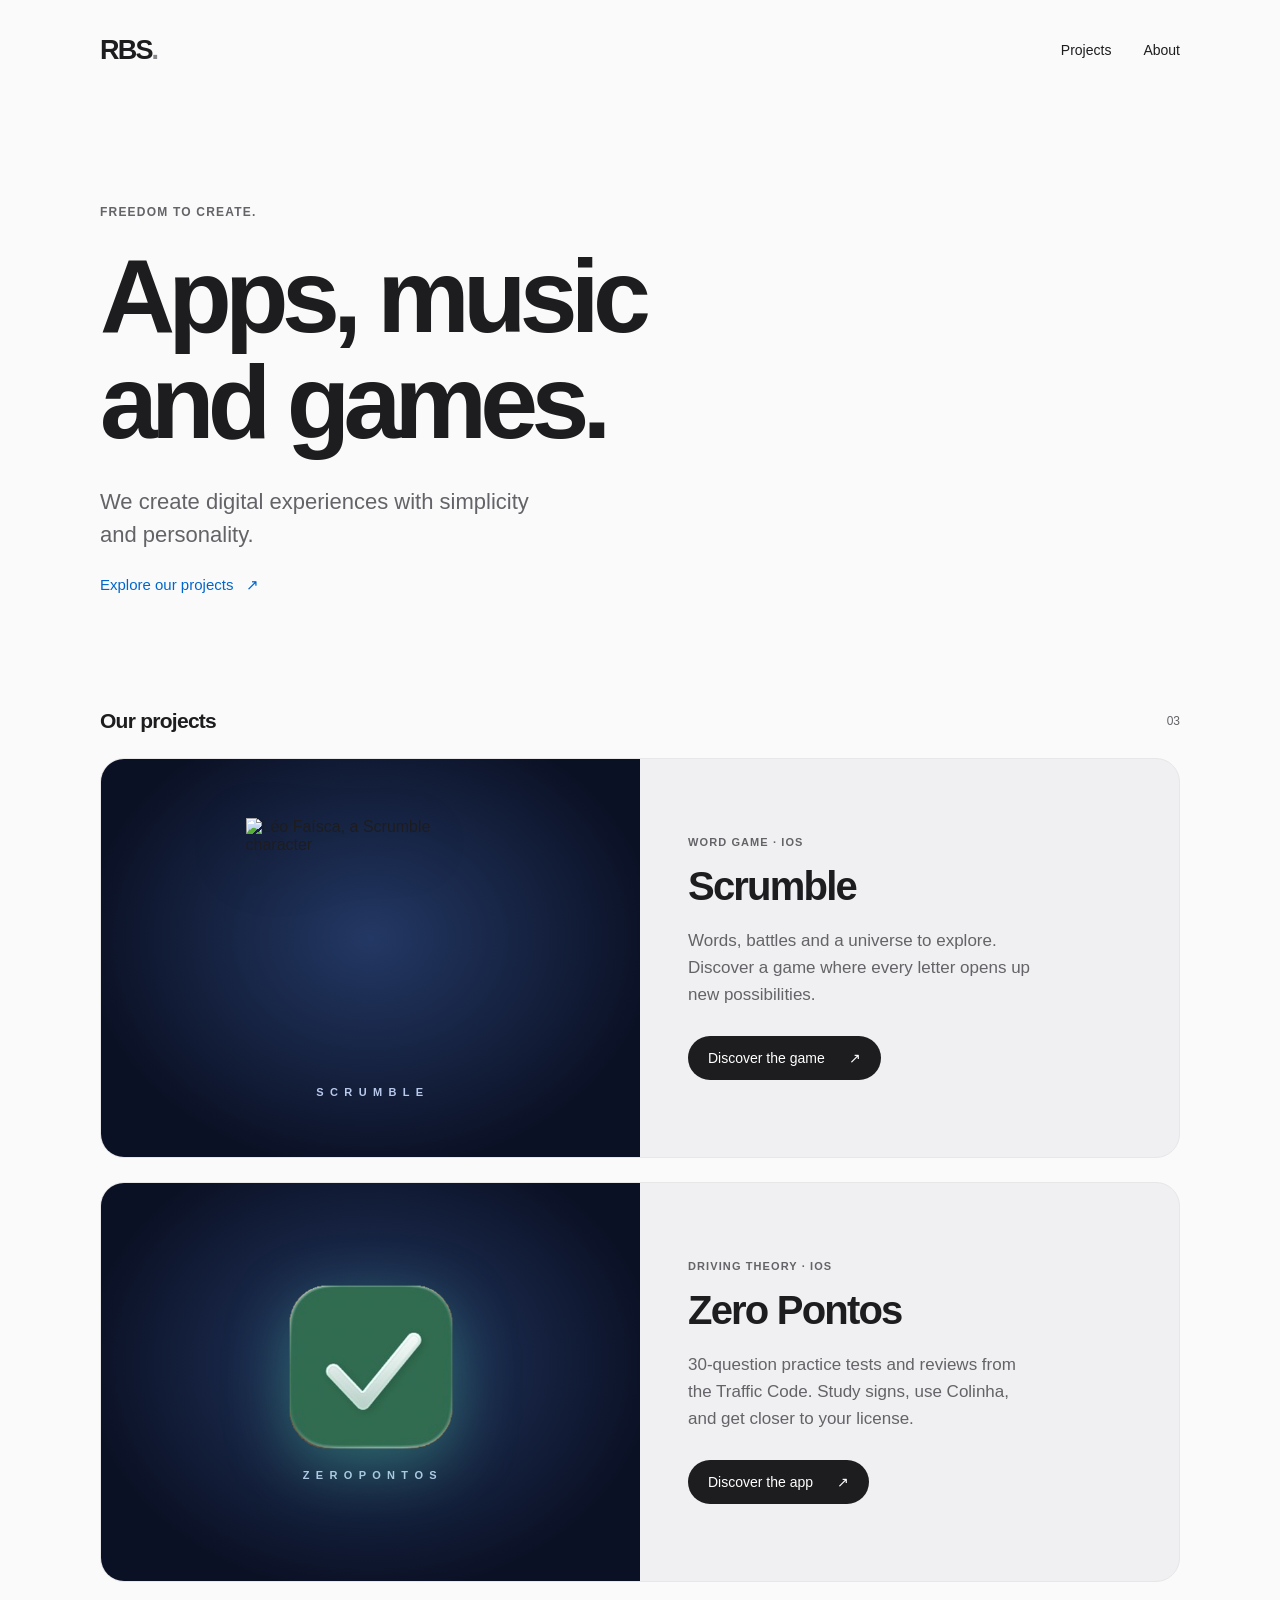
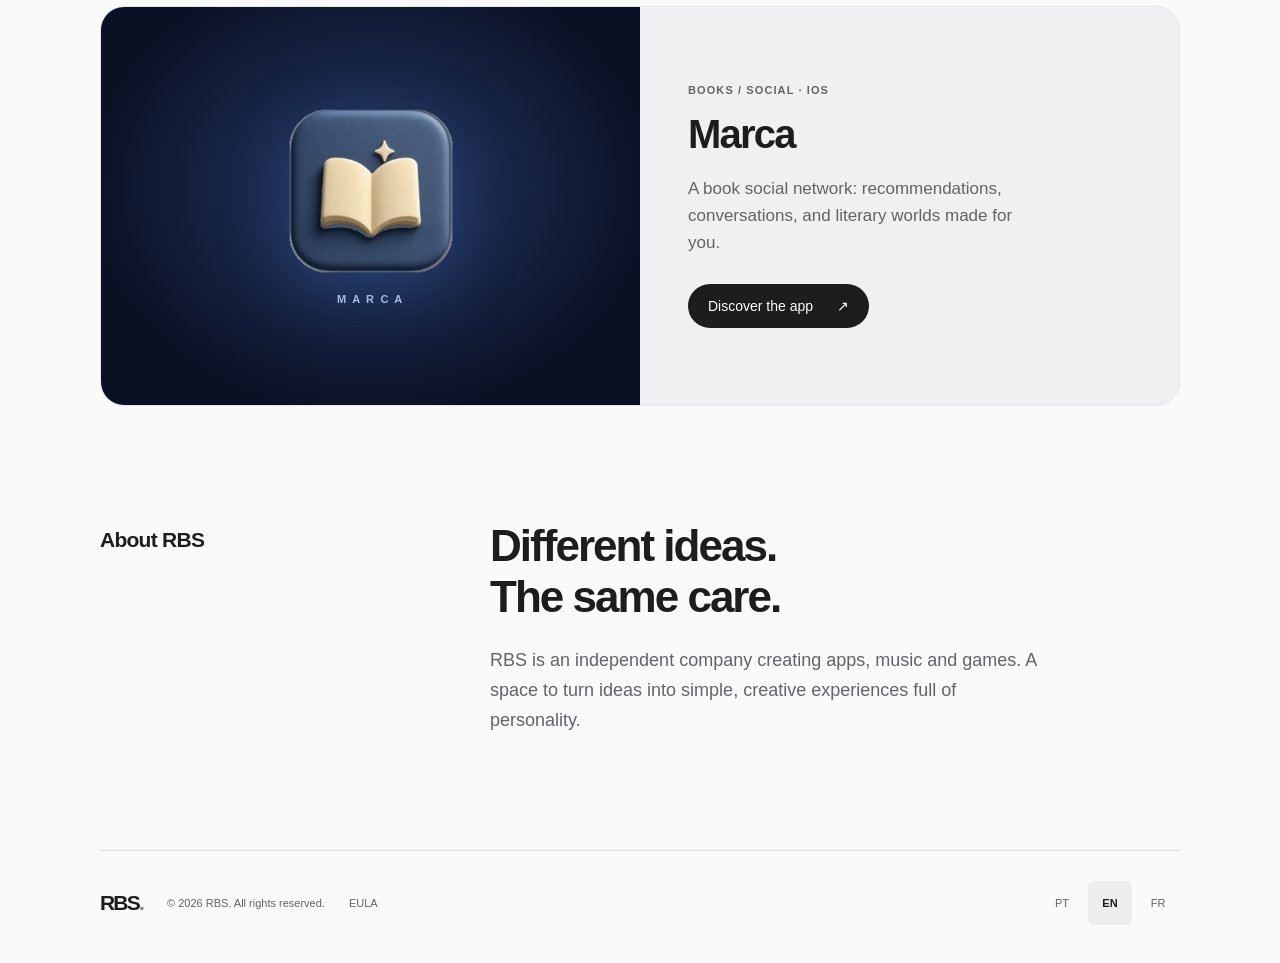
==== commit d3d174e0: "Add Apple-style landing pages for Zero Pontos and Marca. Wire the portfolio cards to the new pages, " ====
--- a/index.html
+++ b/index.html
@@ -47,18 +47,16 @@
           <p class="eyebrow" data-copy="categoryZeroPontos">Simulado CNH · iOS</p>
           <h3>Zero Pontos</h3>
           <p data-copy="descriptionZeroPontos">Simulados de 30 questões e revisão com o Código de Trânsito. Estude placas, use a Colinha e chegue mais perto da CNH.</p>
-          <!-- TODO: replace href="#" with the official Zero Pontos App Store URL when a listing by Rennan Rebouças / RennanRbs / RBS can be verified. -->
-          <a class="button" href="#"><span data-copy="discoverZeroPontos">Conhecer o app</span><span aria-hidden="true">↗</span></a>
+          <a class="button" href="zero-pontos.html"><span data-copy="discoverZeroPontos">Conhecer o app</span><span aria-hidden="true">↗</span></a>
         </div>
       </article>
       <article class="project-card">
         <div class="project-art"><img src="assets/images/apps/marca.png" alt="Ícone da Marca" data-alt="characterMarca" width="320" height="320"><span class="art-caption" aria-hidden="true">M A R C A</span></div>
         <div class="project-content">
-          <p class="eyebrow" data-copy="categoryMarca">Rede social de livros · iOS</p>
+          <p class="eyebrow" data-copy="categoryMarca">Livros / social · iOS</p>
           <h3>Marca</h3>
-          <p data-copy="descriptionMarca">TODO: adicionar a descrição da Marca.</p>
-          <!-- TODO: replace href="#" with the official Marca App Store URL, and replace the TODO description above, when a listing by Rennan Rebouças / RennanRbs / RBS can be verified. -->
-          <a class="button" href="#"><span data-copy="discoverMarca">Conhecer o app</span><span aria-hidden="true">↗</span></a>
+          <p data-copy="descriptionMarca">Uma rede social de livros: recomendações, conversas e universos literários feitos para você.</p>
+          <a class="button" href="marca.html"><span data-copy="discoverMarca">Conhecer o app</span><span aria-hidden="true">↗</span></a>
         </div>
       </article>
     </section>
@@ -68,7 +66,7 @@
     </section>
   </main>
   <footer class="site-footer wrap">
-    <div class="footer-brand"><a class="wordmark" href="./" aria-label="RBS">RBS<span aria-hidden="true">.</span></a><p data-copy="copyright">© 2026 RBS. Todos os direitos reservados.</p><a class="footer-legal" href="eula.html">EULA</a></div>
+    <div class="footer-brand"><a class="wordmark" href="./" aria-label="RBS">RBS<span aria-hidden="true">.</span></a><p data-copy="copyright">© 2026 RBS. Todos os direitos reservados.</p><a class="footer-legal" href="eula.html" data-copy="eulaLink">EULA</a></div>
     <div class="languages" role="group" aria-label="Idioma do site" data-label="language">
       <button type="button" data-lang="pt" aria-pressed="true" lang="pt-BR" aria-label="Português">PT</button>
       <button type="button" data-lang="en" aria-pressed="false" lang="en" aria-label="English">EN</button>
--- a/css/rbs.css
+++ b/css/rbs.css
@@ -1,3 +1,16 @@
 :root{color-scheme:light;--ink:#1d1d1f;--muted:#636368;--blue:#0066cc;--paper:#fafafa;font-family:-apple-system,BlinkMacSystemFont,"Segoe UI",sans-serif;color:var(--ink);background:var(--paper);font-synthesis:none}
-*{box-sizing:border-box}body{margin:0}a{color:inherit;text-decoration:none}button{font:inherit}a,button{-webkit-tap-highlight-color:transparent}a:focus-visible,button:focus-visible{outline:3px solid var(--blue);outline-offset:6px}a:hover{color:var(--blue)}.wrap{width:min(1080px,calc(100% - 64px));margin-inline:auto}.site-header{height:100px;display:flex;align-items:center;justify-content:space-between}.wordmark{font-size:27px;font-weight:750;letter-spacing:-1.8px}.wordmark span{color:#85858b}.site-header nav{display:flex;gap:32px;font-size:14px}.hero{padding-block:105px 115px}.eyebrow{font-size:12px;font-weight:600;letter-spacing:.1em;text-transform:uppercase;color:var(--muted);margin:0 0 24px}h1{font-size:clamp(64px,8.4vw,104px);line-height:1.02;letter-spacing:-.065em;font-weight:650;margin:0;white-space:pre-line}.intro{max-width:465px;font-size:22px;line-height:1.5;color:var(--muted);margin:30px 0 25px}.text-link{color:var(--blue);font-size:15px}.text-link span+span{margin-left:8px}.section-heading{display:flex;align-items:center;justify-content:space-between;margin-bottom:25px}h2{font-size:21px;font-weight:600;letter-spacing:-.035em;margin:0}.project-count{font-size:12px;color:var(--muted)}.project-card{display:grid;grid-template-columns:1fr 1fr;background:#f0f0f2;border:1px solid #e7e7e9;border-radius:24px;overflow:hidden;min-height:400px}.project-card+.project-card{margin-top:24px}.project-art{background:radial-gradient(ellipse at 50% 45%,#233864,#0b1125 75%);display:flex;flex-direction:column;justify-content:center;align-items:center;padding:38px;gap:18px}.project-art img{width:min(250px,100%);height:auto;object-fit:contain;image-rendering:pixelated;filter:drop-shadow(0 16px 28px #0005)}.project-art img[src*="/apps/"]{image-rendering:auto}.art-caption{color:#b8c9ec;font-size:11px;font-weight:600;letter-spacing:.15em}.project-content{padding:64px 48px;align-self:center}.project-content .eyebrow{margin-bottom:16px;font-size:11px}.project-content h3{font-size:40px;font-weight:600;letter-spacing:-.045em;margin:0 0 18px}.project-content>p:not(.eyebrow){font-size:17px;line-height:1.6;color:var(--muted);max-width:350px;margin:0 0 28px}.button{display:inline-flex;align-items:center;gap:24px;padding:14px 20px;border-radius:999px;background:var(--ink);color:white;font-size:14px;font-weight:500}.button:hover{background:#38383b;color:white}.about{padding-block:115px;display:grid;grid-template-columns:1fr 2fr;gap:45px}.about h2{padding-top:7px}.about-statement{font-size:clamp(30px,4vw,44px);line-height:1.15;letter-spacing:-.045em;margin:0 0 24px;font-weight:550;white-space:pre-line}.about-description{max-width:560px;color:var(--muted);font-size:18px;line-height:1.65;margin:0}.site-footer{border-top:1px solid #dedee1;display:flex;align-items:center;justify-content:space-between;gap:24px;padding-block:30px 38px}.footer-brand{display:flex;align-items:center;gap:24px}.footer-brand .wordmark{font-size:21px}.footer-brand p{font-size:11px;color:var(--muted)}.footer-legal{font-size:11px;color:var(--muted)}.legal{padding-block:24px 96px;max-width:720px}.legal .eyebrow{margin-bottom:12px}.legal h1{font-size:clamp(36px,5vw,56px);line-height:1.08;letter-spacing:-.05em;font-weight:650;margin:0 0 20px}.legal .legal-lead{font-size:18px;line-height:1.6;color:var(--muted);margin:0 0 28px}.legal h2{margin:36px 0 12px}.legal p,.legal li{font-size:16px;line-height:1.65;color:var(--muted)}.legal ul{padding-left:1.2em}.legal .legal-lang{margin-top:56px;padding-top:48px;border-top:1px solid #dedee1}.languages{display:flex;gap:4px}.languages button{border:0;background:transparent;color:var(--muted);font-size:11px;border-radius:6px;cursor:pointer;min-width:44px;min-height:44px}.languages button[aria-pressed=true]{color:var(--ink);font-weight:700;background:#ededf0}.skip-link{position:absolute;top:12px;left:16px;background:white;padding:12px;transform:translateY(-160%);z-index:5}.skip-link:focus{transform:translateY(0)}
+*{box-sizing:border-box}body{margin:0}a{color:inherit;text-decoration:none}button{font:inherit}a,button{-webkit-tap-highlight-color:transparent}a:focus-visible,button:focus-visible{outline:3px solid var(--blue);outline-offset:6px}a:hover{color:var(--blue)}.wrap{width:min(1080px,calc(100% - 64px));margin-inline:auto}.site-header{height:100px;display:flex;align-items:center;justify-content:space-between}.wordmark{font-size:27px;font-weight:750;letter-spacing:-1.8px}.wordmark span{color:#85858b}.site-header nav{display:flex;gap:32px;font-size:14px}.hero{padding-block:105px 115px}.eyebrow{font-size:12px;font-weight:600;letter-spacing:.1em;text-transform:uppercase;color:var(--muted);margin:0 0 24px}h1{font-size:clamp(64px,8.4vw,104px);line-height:1.02;letter-spacing:-.065em;font-weight:650;margin:0;white-space:pre-line}.intro{max-width:465px;font-size:22px;line-height:1.5;color:var(--muted);margin:30px 0 25px}.text-link{color:var(--blue);font-size:15px}.text-link span+span{margin-left:8px}.section-heading{display:flex;align-items:center;justify-content:space-between;margin-bottom:25px}h2{font-size:21px;font-weight:600;letter-spacing:-.035em;margin:0}.project-count{font-size:12px;color:var(--muted)}.project-card{display:grid;grid-template-columns:1fr 1fr;background:#f0f0f2;border:1px solid #e7e7e9;border-radius:24px;overflow:hidden;min-height:400px}.project-card+.project-card{margin-top:24px}.project-art{background:radial-gradient(ellipse at 50% 45%,#233864,#0b1125 75%);display:flex;flex-direction:column;justify-content:center;align-items:center;padding:38px;gap:18px}.project-art img{width:min(250px,100%);height:auto;object-fit:contain;image-rendering:pixelated;filter:drop-shadow(0 16px 28px #0005)}.project-art img[src*="/apps/"]{image-rendering:auto;width:min(168px,58%);border-radius:22.5%}
+.project-art img[src*="zero-pontos.png"]{filter:drop-shadow(0 18px 32px rgba(79,209,161,.38))}
+.project-art img[src*="marca.png"]{filter:drop-shadow(0 18px 32px rgba(61,98,168,.4))}.art-caption{color:#b8c9ec;font-size:11px;font-weight:600;letter-spacing:.15em}.project-content{padding:64px 48px;align-self:center}.project-content .eyebrow{margin-bottom:16px;font-size:11px}.project-content h3{font-size:40px;font-weight:600;letter-spacing:-.045em;margin:0 0 18px}.project-content>p:not(.eyebrow){font-size:17px;line-height:1.6;color:var(--muted);max-width:350px;margin:0 0 28px}.button{display:inline-flex;align-items:center;gap:24px;padding:14px 20px;border-radius:999px;background:var(--ink);color:white;font-size:14px;font-weight:500}.button:hover{background:#38383b;color:white}.about{padding-block:115px;display:grid;grid-template-columns:1fr 2fr;gap:45px}.about h2{padding-top:7px}.about-statement{font-size:clamp(30px,4vw,44px);line-height:1.15;letter-spacing:-.045em;margin:0 0 24px;font-weight:550;white-space:pre-line}.about-description{max-width:560px;color:var(--muted);font-size:18px;line-height:1.65;margin:0}.site-footer{border-top:1px solid #dedee1;display:flex;align-items:center;justify-content:space-between;gap:24px;padding-block:30px 38px}.footer-brand{display:flex;align-items:center;gap:24px}.footer-brand .wordmark{font-size:21px}.footer-brand p{font-size:11px;color:var(--muted)}.footer-legal{font-size:11px;color:var(--muted)}
+body.eula{--legal-link:#06c;--legal-rule:#d2d2d7;--legal-ink:#1d1d1f;--legal-muted:#6e6e73;background:#fff;font-family:-apple-system,BlinkMacSystemFont,"SF Pro Text","Helvetica Neue",Helvetica,Arial,sans-serif}
+body.eula .legal{width:min(680px,calc(100% - 48px));margin-inline:auto;padding:56px 0 120px;color:var(--legal-ink)}
+body.eula .legal h1{font-size:clamp(32px,5vw,40px);line-height:1.15;letter-spacing:-.03em;font-weight:700;margin:0 0 10px;white-space:normal}
+body.eula .legal p.legal-updated{font-size:12px;line-height:1.4;color:var(--legal-muted);margin:0 0 36px}
+body.eula .legal-lead,body.eula .legal p,body.eula .legal li{font-size:17px;line-height:1.47;color:var(--legal-ink);margin:0 0 16px;max-width:none}
+body.eula .legal section{margin:0;padding:28px 0 8px;border-top:1px solid var(--legal-rule)}
+body.eula .legal h2{font-size:21px;line-height:1.2;letter-spacing:-.02em;font-weight:600;margin:0 0 12px;color:var(--legal-ink)}
+body.eula .legal a{color:var(--legal-link)}
+body.eula .legal a:hover{text-decoration:underline}
+body.eula .legal p.legal-contact{margin-top:40px;padding-top:28px;border-top:1px solid var(--legal-rule);font-size:17px;color:var(--legal-muted)}
+@media(prefers-color-scheme:dark){body.eula{--ink:#f5f5f7;--muted:#a1a1a6;--blue:#2997ff;--paper:#000;--legal-link:#2997ff;--legal-rule:#424245;--legal-ink:#f5f5f7;--legal-muted:#a1a1a6;background:#000;color:#f5f5f7}body.eula .site-footer{border-color:#424245}body.eula .languages button[aria-pressed=true]{background:#1d1d1f;color:#f5f5f7}body.eula .skip-link{background:#1d1d1f;color:#f5f5f7}}.languages{display:flex;gap:4px}.languages button{border:0;background:transparent;color:var(--muted);font-size:11px;border-radius:6px;cursor:pointer;min-width:44px;min-height:44px}.languages button[aria-pressed=true]{color:var(--ink);font-weight:700;background:#ededf0}.skip-link{position:absolute;top:12px;left:16px;background:white;padding:12px;transform:translateY(-160%);z-index:5}.skip-link:focus{transform:translateY(0)}
 @media(max-width:700px){.wrap{width:calc(100% - 40px)}.site-header{height:80px}.site-header nav{gap:24px}.hero{padding-block:65px 80px}.intro{font-size:19px;max-width:340px}.project-card{grid-template-columns:1fr}.project-art{min-height:300px;padding:28px}.project-art img{width:200px}.project-content{padding:34px 28px 40px}.project-content h3{font-size:34px}.about{grid-template-columns:1fr;gap:30px;padding-block:75px}.site-footer{align-items:flex-start}.footer-brand{align-items:flex-start;flex-direction:column;gap:8px}.footer-brand p{max-width:190px;line-height:1.6;margin:0}}
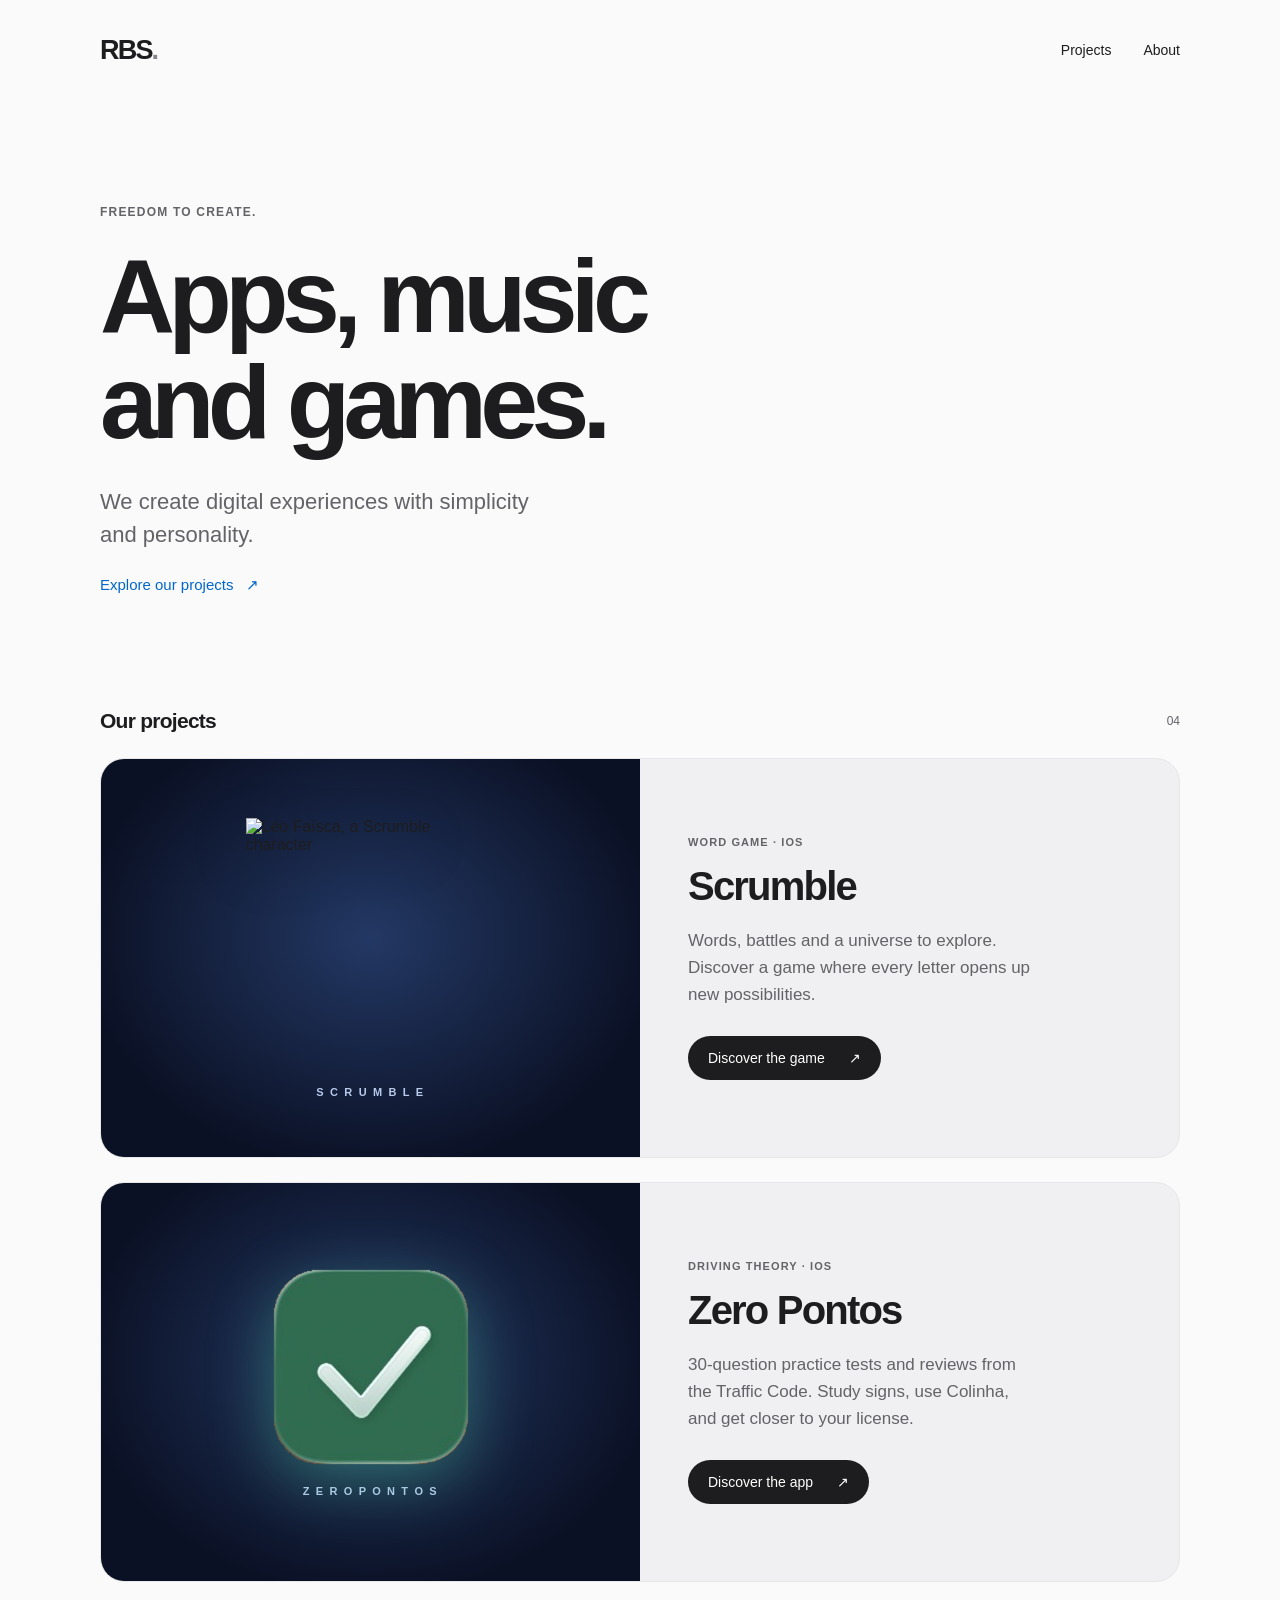
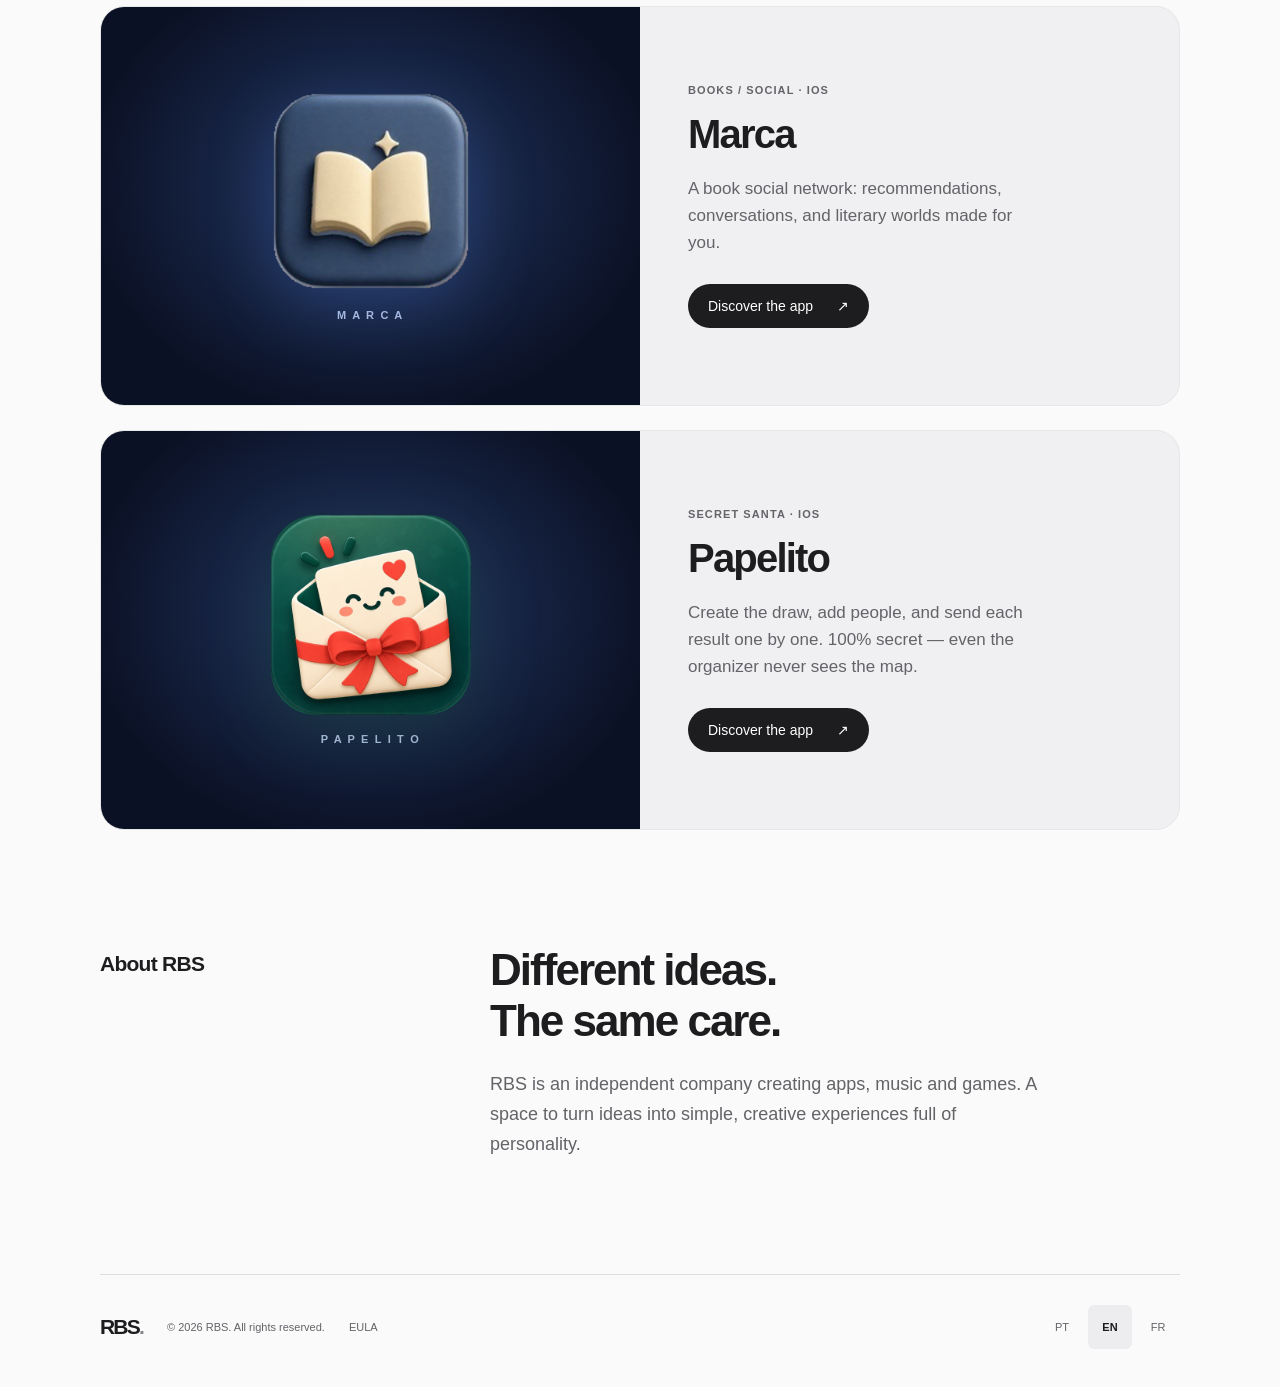
==== commit e95d0e3b: "Add Papelito to the projects section and a product page. Use the verified App Store listing (id 6804" ====
--- a/index.html
+++ b/index.html
@@ -31,7 +31,7 @@
       <a class="text-link" href="#projects"><span data-copy="explore">Explore nossos projetos</span> <span aria-hidden="true">↗</span></a>
     </section>
     <section class="projects wrap" id="projects" aria-labelledby="projects-title">
-      <div class="section-heading"><h2 id="projects-title" data-copy="ourProjects">Nossos projetos</h2><span class="project-count">03</span></div>
+      <div class="section-heading"><h2 id="projects-title" data-copy="ourProjects">Nossos projetos</h2><span class="project-count">04</span></div>
       <article class="project-card">
         <div class="project-art"><img src="assets/images/heroes/leo_faisca.png" alt="Léo Faísca, personagem do Scrumble" data-alt="character" width="320" height="320"><span class="art-caption" aria-hidden="true">S C R U M B L E</span></div>
         <div class="project-content">
@@ -59,6 +59,15 @@
           <a class="button" href="marca.html"><span data-copy="discoverMarca">Conhecer o app</span><span aria-hidden="true">↗</span></a>
         </div>
       </article>
+      <article class="project-card">
+        <div class="project-art"><img src="assets/images/apps/papelito.png" alt="Ícone do Papelito" data-alt="characterPapelito" width="320" height="320"><span class="art-caption" aria-hidden="true">P A P E L I T O</span></div>
+        <div class="project-content">
+          <p class="eyebrow" data-copy="categoryPapelito">Amigo secreto · iOS</p>
+          <h3>Papelito</h3>
+          <p data-copy="descriptionPapelito">Crie o sorteio, adicione as pessoas e envie o resultado um a um. 100% secreto — nem o organizador vê o mapa.</p>
+          <a class="button" href="papelito.html"><span data-copy="discoverPapelito">Conhecer o app</span><span aria-hidden="true">↗</span></a>
+        </div>
+      </article>
     </section>
     <section class="about wrap" id="about" aria-labelledby="about-title">
       <h2 id="about-title" data-copy="aboutRbs">Sobre a RBS</h2>
--- a/css/rbs.css
+++ b/css/rbs.css
@@ -1,7 +1,8 @@
 :root{color-scheme:light;--ink:#1d1d1f;--muted:#636368;--blue:#0066cc;--paper:#fafafa;font-family:-apple-system,BlinkMacSystemFont,"Segoe UI",sans-serif;color:var(--ink);background:var(--paper);font-synthesis:none}
-*{box-sizing:border-box}body{margin:0}a{color:inherit;text-decoration:none}button{font:inherit}a,button{-webkit-tap-highlight-color:transparent}a:focus-visible,button:focus-visible{outline:3px solid var(--blue);outline-offset:6px}a:hover{color:var(--blue)}.wrap{width:min(1080px,calc(100% - 64px));margin-inline:auto}.site-header{height:100px;display:flex;align-items:center;justify-content:space-between}.wordmark{font-size:27px;font-weight:750;letter-spacing:-1.8px}.wordmark span{color:#85858b}.site-header nav{display:flex;gap:32px;font-size:14px}.hero{padding-block:105px 115px}.eyebrow{font-size:12px;font-weight:600;letter-spacing:.1em;text-transform:uppercase;color:var(--muted);margin:0 0 24px}h1{font-size:clamp(64px,8.4vw,104px);line-height:1.02;letter-spacing:-.065em;font-weight:650;margin:0;white-space:pre-line}.intro{max-width:465px;font-size:22px;line-height:1.5;color:var(--muted);margin:30px 0 25px}.text-link{color:var(--blue);font-size:15px}.text-link span+span{margin-left:8px}.section-heading{display:flex;align-items:center;justify-content:space-between;margin-bottom:25px}h2{font-size:21px;font-weight:600;letter-spacing:-.035em;margin:0}.project-count{font-size:12px;color:var(--muted)}.project-card{display:grid;grid-template-columns:1fr 1fr;background:#f0f0f2;border:1px solid #e7e7e9;border-radius:24px;overflow:hidden;min-height:400px}.project-card+.project-card{margin-top:24px}.project-art{background:radial-gradient(ellipse at 50% 45%,#233864,#0b1125 75%);display:flex;flex-direction:column;justify-content:center;align-items:center;padding:38px;gap:18px}.project-art img{width:min(250px,100%);height:auto;object-fit:contain;image-rendering:pixelated;filter:drop-shadow(0 16px 28px #0005)}.project-art img[src*="/apps/"]{image-rendering:auto;width:min(168px,58%);border-radius:22.5%}
+*{box-sizing:border-box}body{margin:0}a{color:inherit;text-decoration:none}button{font:inherit}a,button{-webkit-tap-highlight-color:transparent}a:focus-visible,button:focus-visible{outline:3px solid var(--blue);outline-offset:6px}a:hover{color:var(--blue)}.wrap{width:min(1080px,calc(100% - 64px));margin-inline:auto}.site-header{height:100px;display:flex;align-items:center;justify-content:space-between}.wordmark{font-size:27px;font-weight:750;letter-spacing:-1.8px}.wordmark span{color:#85858b}.site-header nav{display:flex;gap:32px;font-size:14px}.hero{padding-block:105px 115px}.eyebrow{font-size:12px;font-weight:600;letter-spacing:.1em;text-transform:uppercase;color:var(--muted);margin:0 0 24px}h1{font-size:clamp(64px,8.4vw,104px);line-height:1.02;letter-spacing:-.065em;font-weight:650;margin:0;white-space:pre-line}.intro{max-width:465px;font-size:22px;line-height:1.5;color:var(--muted);margin:30px 0 25px}.text-link{color:var(--blue);font-size:15px}.text-link span+span{margin-left:8px}.section-heading{display:flex;align-items:center;justify-content:space-between;margin-bottom:25px}h2{font-size:21px;font-weight:600;letter-spacing:-.035em;margin:0}.project-count{font-size:12px;color:var(--muted)}.project-card{display:grid;grid-template-columns:1fr 1fr;background:#f0f0f2;border:1px solid #e7e7e9;border-radius:24px;overflow:hidden;min-height:400px}.project-card+.project-card{margin-top:24px}.project-art{background:radial-gradient(ellipse at 50% 45%,#233864,#0b1125 75%);display:flex;flex-direction:column;justify-content:center;align-items:center;padding:38px;gap:18px}.project-art img{width:min(250px,100%);height:auto;object-fit:contain;image-rendering:pixelated;filter:drop-shadow(0 16px 28px #0005)}.project-art img[src*="/apps/"]{image-rendering:auto;width:min(200px,64%);border-radius:22.5%}
 .project-art img[src*="zero-pontos.png"]{filter:drop-shadow(0 18px 32px rgba(79,209,161,.38))}
-.project-art img[src*="marca.png"]{filter:drop-shadow(0 18px 32px rgba(61,98,168,.4))}.art-caption{color:#b8c9ec;font-size:11px;font-weight:600;letter-spacing:.15em}.project-content{padding:64px 48px;align-self:center}.project-content .eyebrow{margin-bottom:16px;font-size:11px}.project-content h3{font-size:40px;font-weight:600;letter-spacing:-.045em;margin:0 0 18px}.project-content>p:not(.eyebrow){font-size:17px;line-height:1.6;color:var(--muted);max-width:350px;margin:0 0 28px}.button{display:inline-flex;align-items:center;gap:24px;padding:14px 20px;border-radius:999px;background:var(--ink);color:white;font-size:14px;font-weight:500}.button:hover{background:#38383b;color:white}.about{padding-block:115px;display:grid;grid-template-columns:1fr 2fr;gap:45px}.about h2{padding-top:7px}.about-statement{font-size:clamp(30px,4vw,44px);line-height:1.15;letter-spacing:-.045em;margin:0 0 24px;font-weight:550;white-space:pre-line}.about-description{max-width:560px;color:var(--muted);font-size:18px;line-height:1.65;margin:0}.site-footer{border-top:1px solid #dedee1;display:flex;align-items:center;justify-content:space-between;gap:24px;padding-block:30px 38px}.footer-brand{display:flex;align-items:center;gap:24px}.footer-brand .wordmark{font-size:21px}.footer-brand p{font-size:11px;color:var(--muted)}.footer-legal{font-size:11px;color:var(--muted)}
+.project-art img[src*="marca.png"]{filter:drop-shadow(0 18px 32px rgba(61,98,168,.4))}
+.project-art img[src*="papelito.png"]{filter:drop-shadow(0 18px 32px rgba(31,77,63,.4))}.art-caption{color:#b8c9ec;font-size:11px;font-weight:600;letter-spacing:.15em}.project-content{padding:64px 48px;align-self:center}.project-content .eyebrow{margin-bottom:16px;font-size:11px}.project-content h3{font-size:40px;font-weight:600;letter-spacing:-.045em;margin:0 0 18px}.project-content>p:not(.eyebrow){font-size:17px;line-height:1.6;color:var(--muted);max-width:350px;margin:0 0 28px}.button{display:inline-flex;align-items:center;gap:24px;padding:14px 20px;border-radius:999px;background:var(--ink);color:white;font-size:14px;font-weight:500}.button:hover{background:#38383b;color:white}.about{padding-block:115px;display:grid;grid-template-columns:1fr 2fr;gap:45px}.about h2{padding-top:7px}.about-statement{font-size:clamp(30px,4vw,44px);line-height:1.15;letter-spacing:-.045em;margin:0 0 24px;font-weight:550;white-space:pre-line}.about-description{max-width:560px;color:var(--muted);font-size:18px;line-height:1.65;margin:0}.site-footer{border-top:1px solid #dedee1;display:flex;align-items:center;justify-content:space-between;gap:24px;padding-block:30px 38px}.footer-brand{display:flex;align-items:center;gap:24px}.footer-brand .wordmark{font-size:21px}.footer-brand p{font-size:11px;color:var(--muted)}.footer-legal{font-size:11px;color:var(--muted)}
 body.eula{--legal-link:#06c;--legal-rule:#d2d2d7;--legal-ink:#1d1d1f;--legal-muted:#6e6e73;background:#fff;font-family:-apple-system,BlinkMacSystemFont,"SF Pro Text","Helvetica Neue",Helvetica,Arial,sans-serif}
 body.eula .legal{width:min(680px,calc(100% - 48px));margin-inline:auto;padding:56px 0 120px;color:var(--legal-ink)}
 body.eula .legal h1{font-size:clamp(32px,5vw,40px);line-height:1.15;letter-spacing:-.03em;font-weight:700;margin:0 0 10px;white-space:normal}
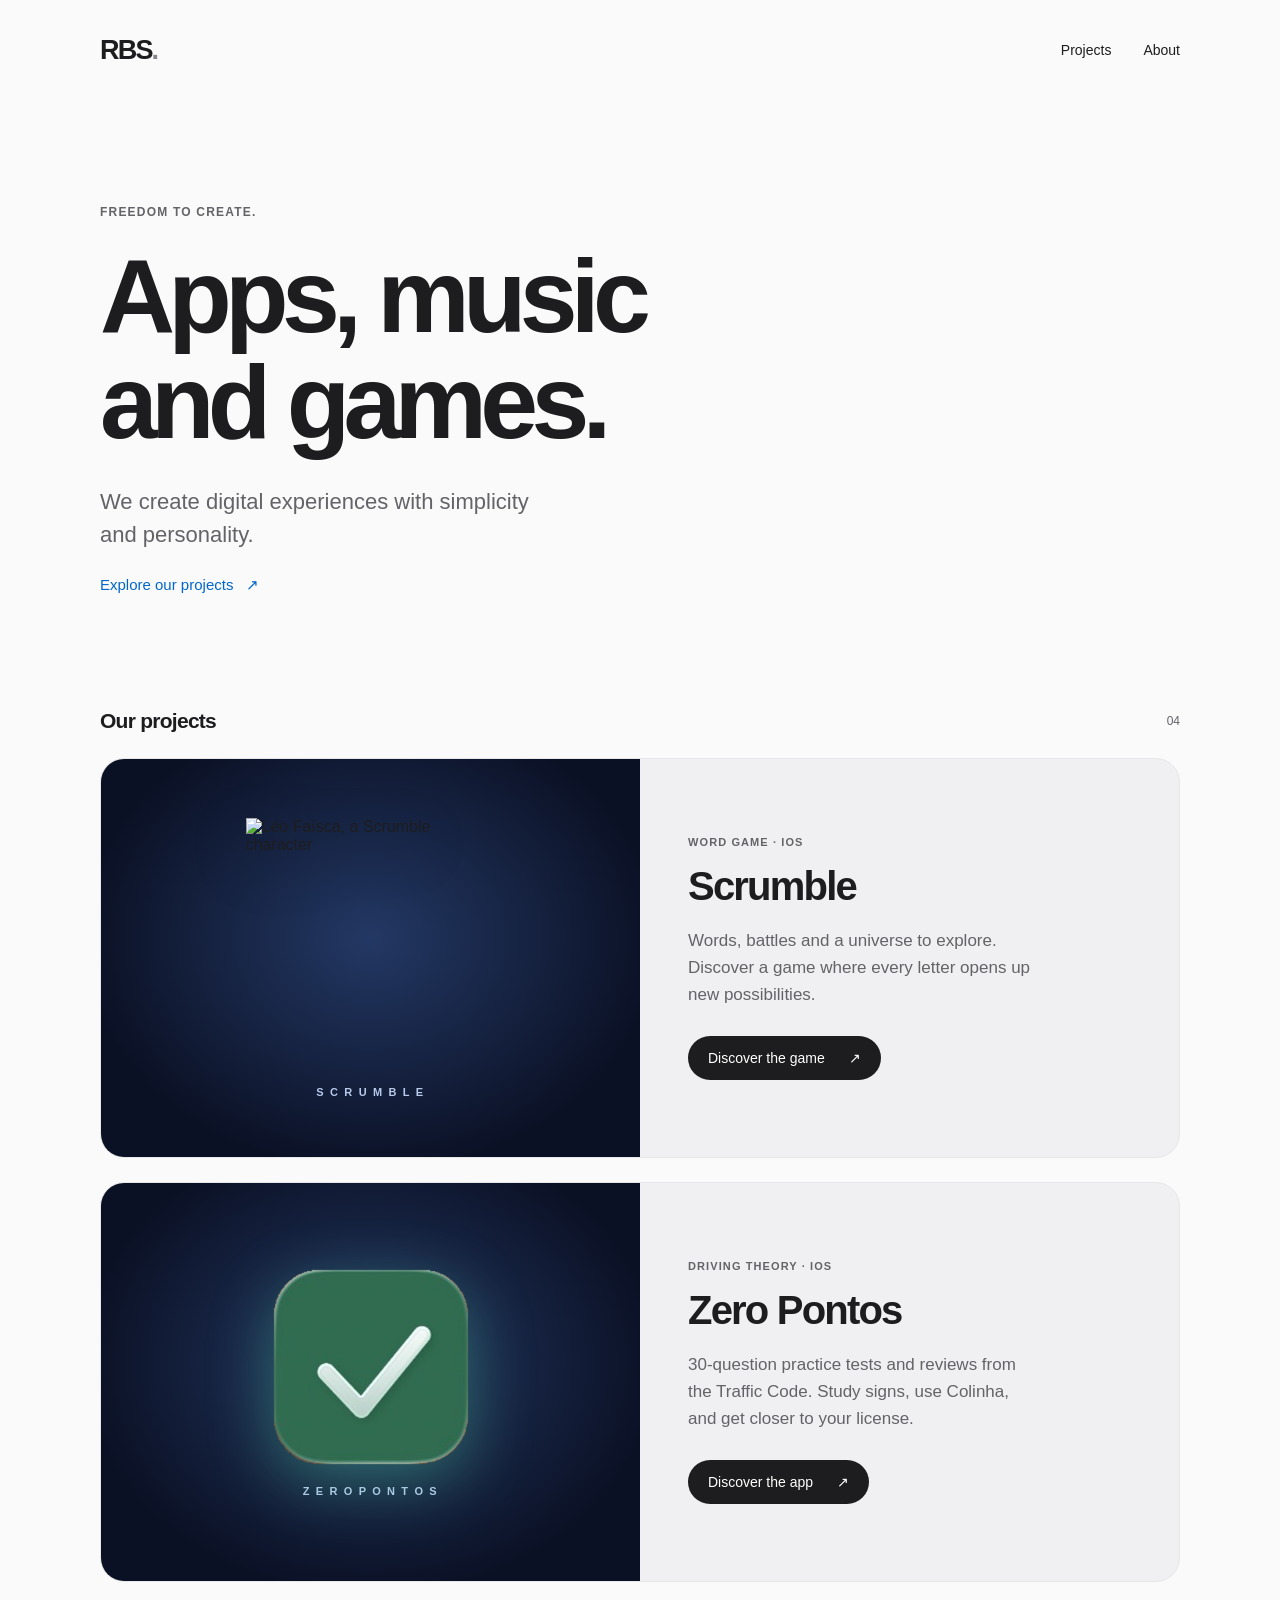
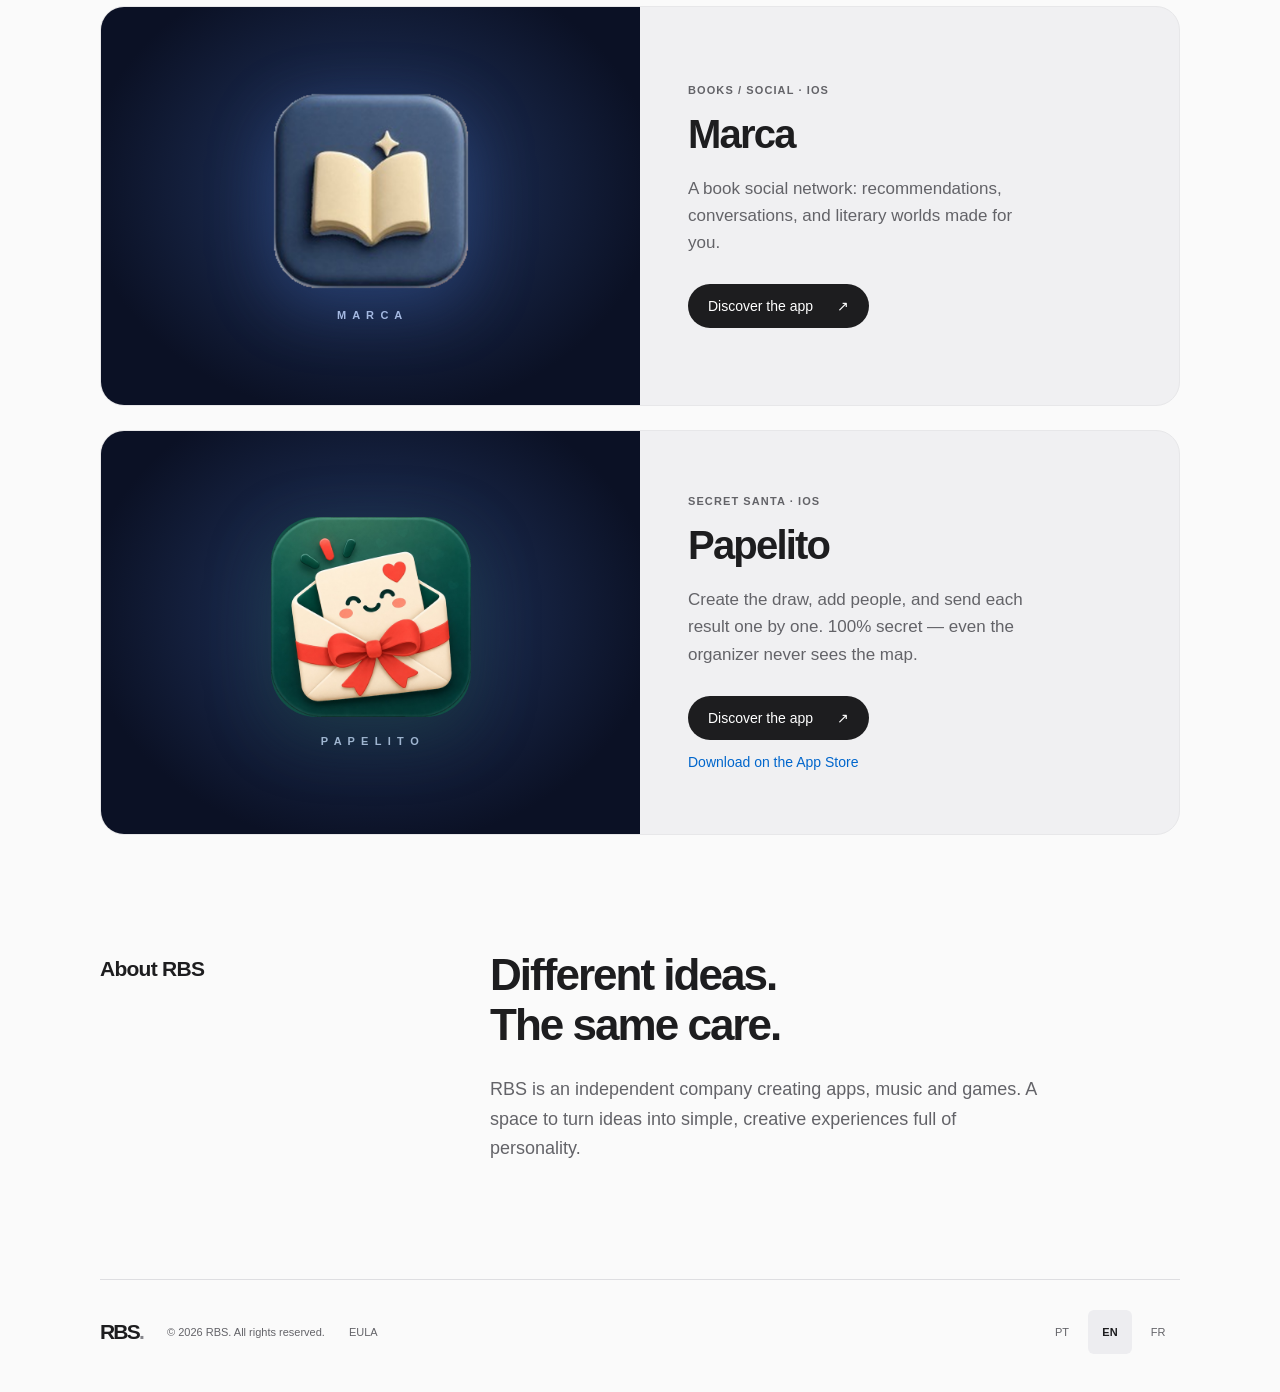
==== commit 9b3673fe: "Point the Papelito card at the official App Store listing. Keep Conhecer o app on papelito.html and " ====
--- a/index.html
+++ b/index.html
@@ -65,7 +65,10 @@
           <p class="eyebrow" data-copy="categoryPapelito">Amigo secreto · iOS</p>
           <h3>Papelito</h3>
           <p data-copy="descriptionPapelito">Crie o sorteio, adicione as pessoas e envie o resultado um a um. 100% secreto — nem o organizador vê o mapa.</p>
-          <a class="button" href="papelito.html"><span data-copy="discoverPapelito">Conhecer o app</span><span aria-hidden="true">↗</span></a>
+          <div class="project-actions">
+            <a class="button" href="papelito.html"><span data-copy="discoverPapelito">Conhecer o app</span><span aria-hidden="true">↗</span></a>
+            <a class="text-link" href="https://apps.apple.com/br/app/papelito/id6804012781" target="_blank" rel="noopener noreferrer"><span data-copy="storeKicker">Baixar na</span> App Store</a>
+          </div>
         </div>
       </article>
     </section>
--- a/css/rbs.css
+++ b/css/rbs.css
@@ -2,7 +2,7 @@
 *{box-sizing:border-box}body{margin:0}a{color:inherit;text-decoration:none}button{font:inherit}a,button{-webkit-tap-highlight-color:transparent}a:focus-visible,button:focus-visible{outline:3px solid var(--blue);outline-offset:6px}a:hover{color:var(--blue)}.wrap{width:min(1080px,calc(100% - 64px));margin-inline:auto}.site-header{height:100px;display:flex;align-items:center;justify-content:space-between}.wordmark{font-size:27px;font-weight:750;letter-spacing:-1.8px}.wordmark span{color:#85858b}.site-header nav{display:flex;gap:32px;font-size:14px}.hero{padding-block:105px 115px}.eyebrow{font-size:12px;font-weight:600;letter-spacing:.1em;text-transform:uppercase;color:var(--muted);margin:0 0 24px}h1{font-size:clamp(64px,8.4vw,104px);line-height:1.02;letter-spacing:-.065em;font-weight:650;margin:0;white-space:pre-line}.intro{max-width:465px;font-size:22px;line-height:1.5;color:var(--muted);margin:30px 0 25px}.text-link{color:var(--blue);font-size:15px}.text-link span+span{margin-left:8px}.section-heading{display:flex;align-items:center;justify-content:space-between;margin-bottom:25px}h2{font-size:21px;font-weight:600;letter-spacing:-.035em;margin:0}.project-count{font-size:12px;color:var(--muted)}.project-card{display:grid;grid-template-columns:1fr 1fr;background:#f0f0f2;border:1px solid #e7e7e9;border-radius:24px;overflow:hidden;min-height:400px}.project-card+.project-card{margin-top:24px}.project-art{background:radial-gradient(ellipse at 50% 45%,#233864,#0b1125 75%);display:flex;flex-direction:column;justify-content:center;align-items:center;padding:38px;gap:18px}.project-art img{width:min(250px,100%);height:auto;object-fit:contain;image-rendering:pixelated;filter:drop-shadow(0 16px 28px #0005)}.project-art img[src*="/apps/"]{image-rendering:auto;width:min(200px,64%);border-radius:22.5%}
 .project-art img[src*="zero-pontos.png"]{filter:drop-shadow(0 18px 32px rgba(79,209,161,.38))}
 .project-art img[src*="marca.png"]{filter:drop-shadow(0 18px 32px rgba(61,98,168,.4))}
-.project-art img[src*="papelito.png"]{filter:drop-shadow(0 18px 32px rgba(31,77,63,.4))}.art-caption{color:#b8c9ec;font-size:11px;font-weight:600;letter-spacing:.15em}.project-content{padding:64px 48px;align-self:center}.project-content .eyebrow{margin-bottom:16px;font-size:11px}.project-content h3{font-size:40px;font-weight:600;letter-spacing:-.045em;margin:0 0 18px}.project-content>p:not(.eyebrow){font-size:17px;line-height:1.6;color:var(--muted);max-width:350px;margin:0 0 28px}.button{display:inline-flex;align-items:center;gap:24px;padding:14px 20px;border-radius:999px;background:var(--ink);color:white;font-size:14px;font-weight:500}.button:hover{background:#38383b;color:white}.about{padding-block:115px;display:grid;grid-template-columns:1fr 2fr;gap:45px}.about h2{padding-top:7px}.about-statement{font-size:clamp(30px,4vw,44px);line-height:1.15;letter-spacing:-.045em;margin:0 0 24px;font-weight:550;white-space:pre-line}.about-description{max-width:560px;color:var(--muted);font-size:18px;line-height:1.65;margin:0}.site-footer{border-top:1px solid #dedee1;display:flex;align-items:center;justify-content:space-between;gap:24px;padding-block:30px 38px}.footer-brand{display:flex;align-items:center;gap:24px}.footer-brand .wordmark{font-size:21px}.footer-brand p{font-size:11px;color:var(--muted)}.footer-legal{font-size:11px;color:var(--muted)}
+.project-art img[src*="papelito.png"]{filter:drop-shadow(0 18px 32px rgba(31,77,63,.4))}.art-caption{color:#b8c9ec;font-size:11px;font-weight:600;letter-spacing:.15em}.project-content{padding:64px 48px;align-self:center}.project-content .eyebrow{margin-bottom:16px;font-size:11px}.project-content h3{font-size:40px;font-weight:600;letter-spacing:-.045em;margin:0 0 18px}.project-content>p:not(.eyebrow){font-size:17px;line-height:1.6;color:var(--muted);max-width:350px;margin:0 0 28px}.button{display:inline-flex;align-items:center;gap:24px;padding:14px 20px;border-radius:999px;background:var(--ink);color:white;font-size:14px;font-weight:500}.button:hover{background:#38383b;color:white}.project-actions{display:flex;flex-direction:column;align-items:flex-start;gap:14px}.project-actions .text-link{font-size:14px}.about{padding-block:115px;display:grid;grid-template-columns:1fr 2fr;gap:45px}.about h2{padding-top:7px}.about-statement{font-size:clamp(30px,4vw,44px);line-height:1.15;letter-spacing:-.045em;margin:0 0 24px;font-weight:550;white-space:pre-line}.about-description{max-width:560px;color:var(--muted);font-size:18px;line-height:1.65;margin:0}.site-footer{border-top:1px solid #dedee1;display:flex;align-items:center;justify-content:space-between;gap:24px;padding-block:30px 38px}.footer-brand{display:flex;align-items:center;gap:24px}.footer-brand .wordmark{font-size:21px}.footer-brand p{font-size:11px;color:var(--muted)}.footer-legal{font-size:11px;color:var(--muted)}
 body.eula{--legal-link:#06c;--legal-rule:#d2d2d7;--legal-ink:#1d1d1f;--legal-muted:#6e6e73;background:#fff;font-family:-apple-system,BlinkMacSystemFont,"SF Pro Text","Helvetica Neue",Helvetica,Arial,sans-serif}
 body.eula .legal{width:min(680px,calc(100% - 48px));margin-inline:auto;padding:56px 0 120px;color:var(--legal-ink)}
 body.eula .legal h1{font-size:clamp(32px,5vw,40px);line-height:1.15;letter-spacing:-.03em;font-weight:700;margin:0 0 10px;white-space:normal}
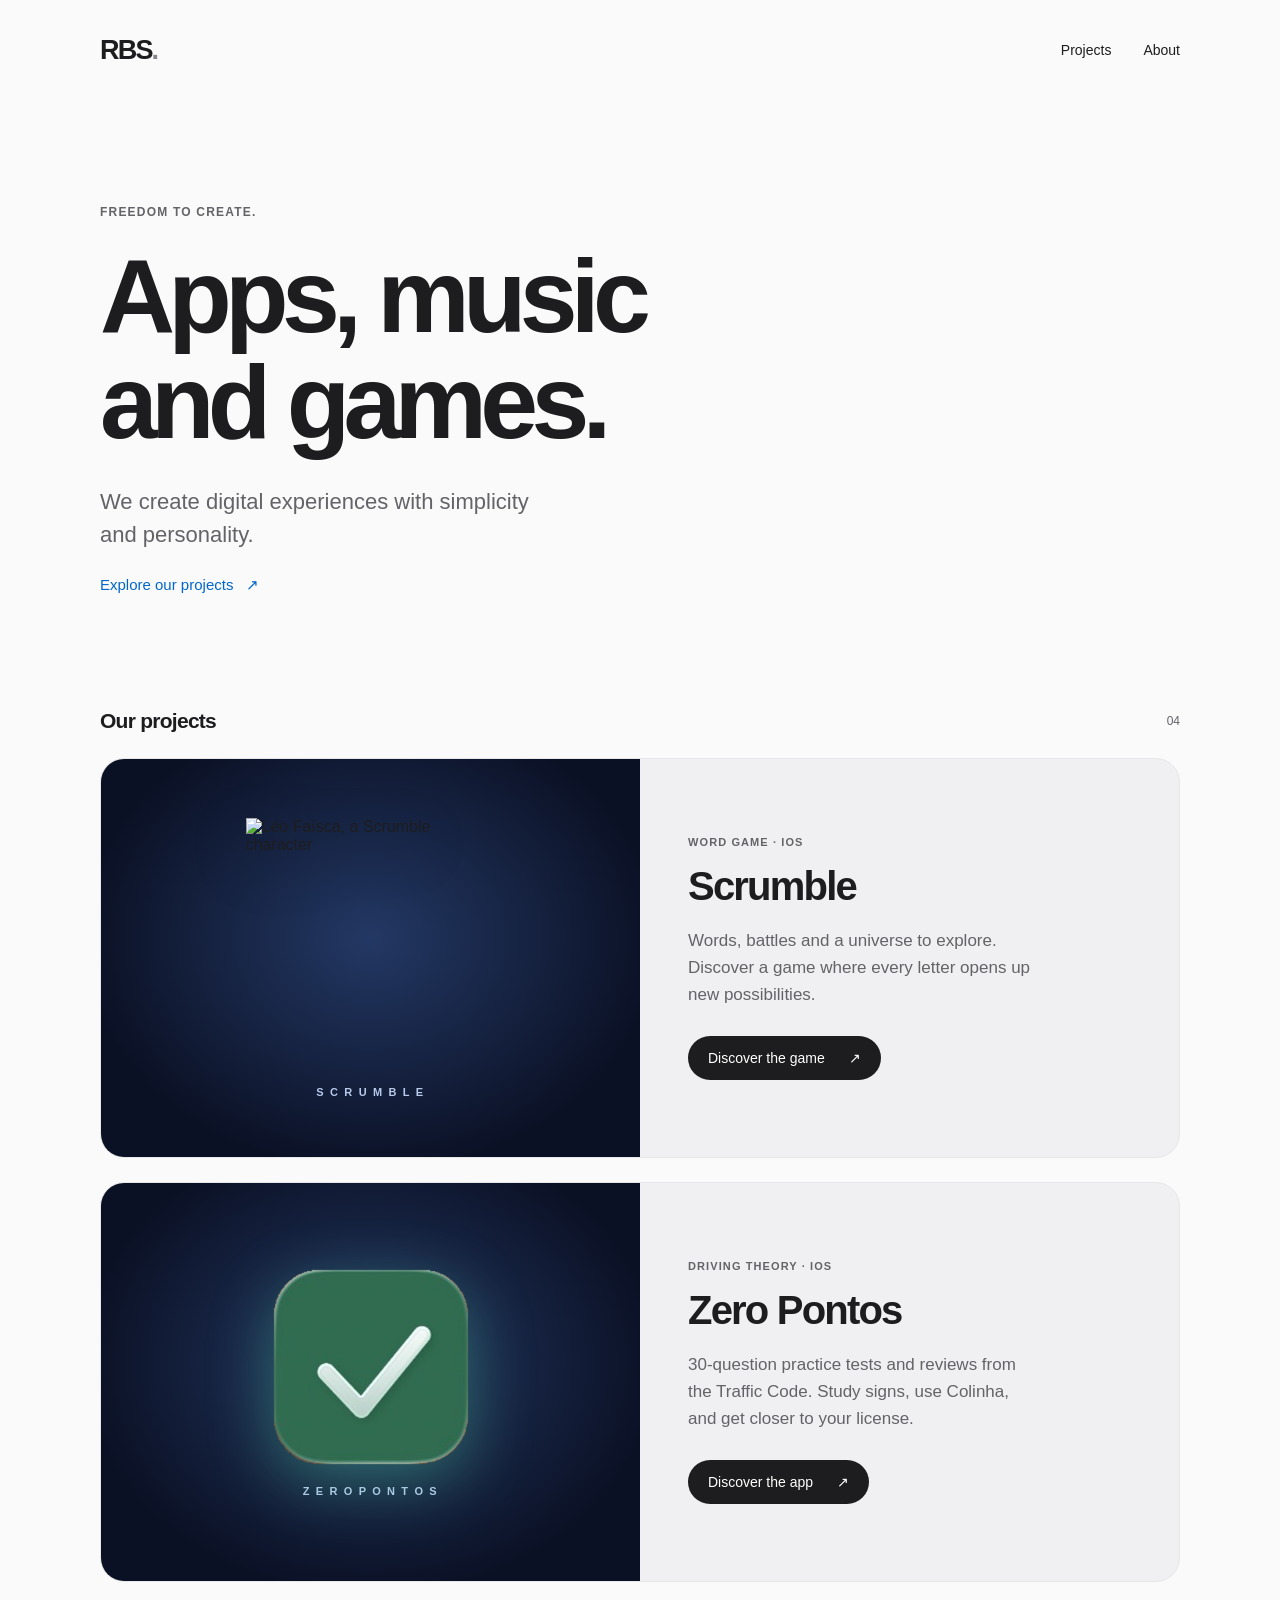
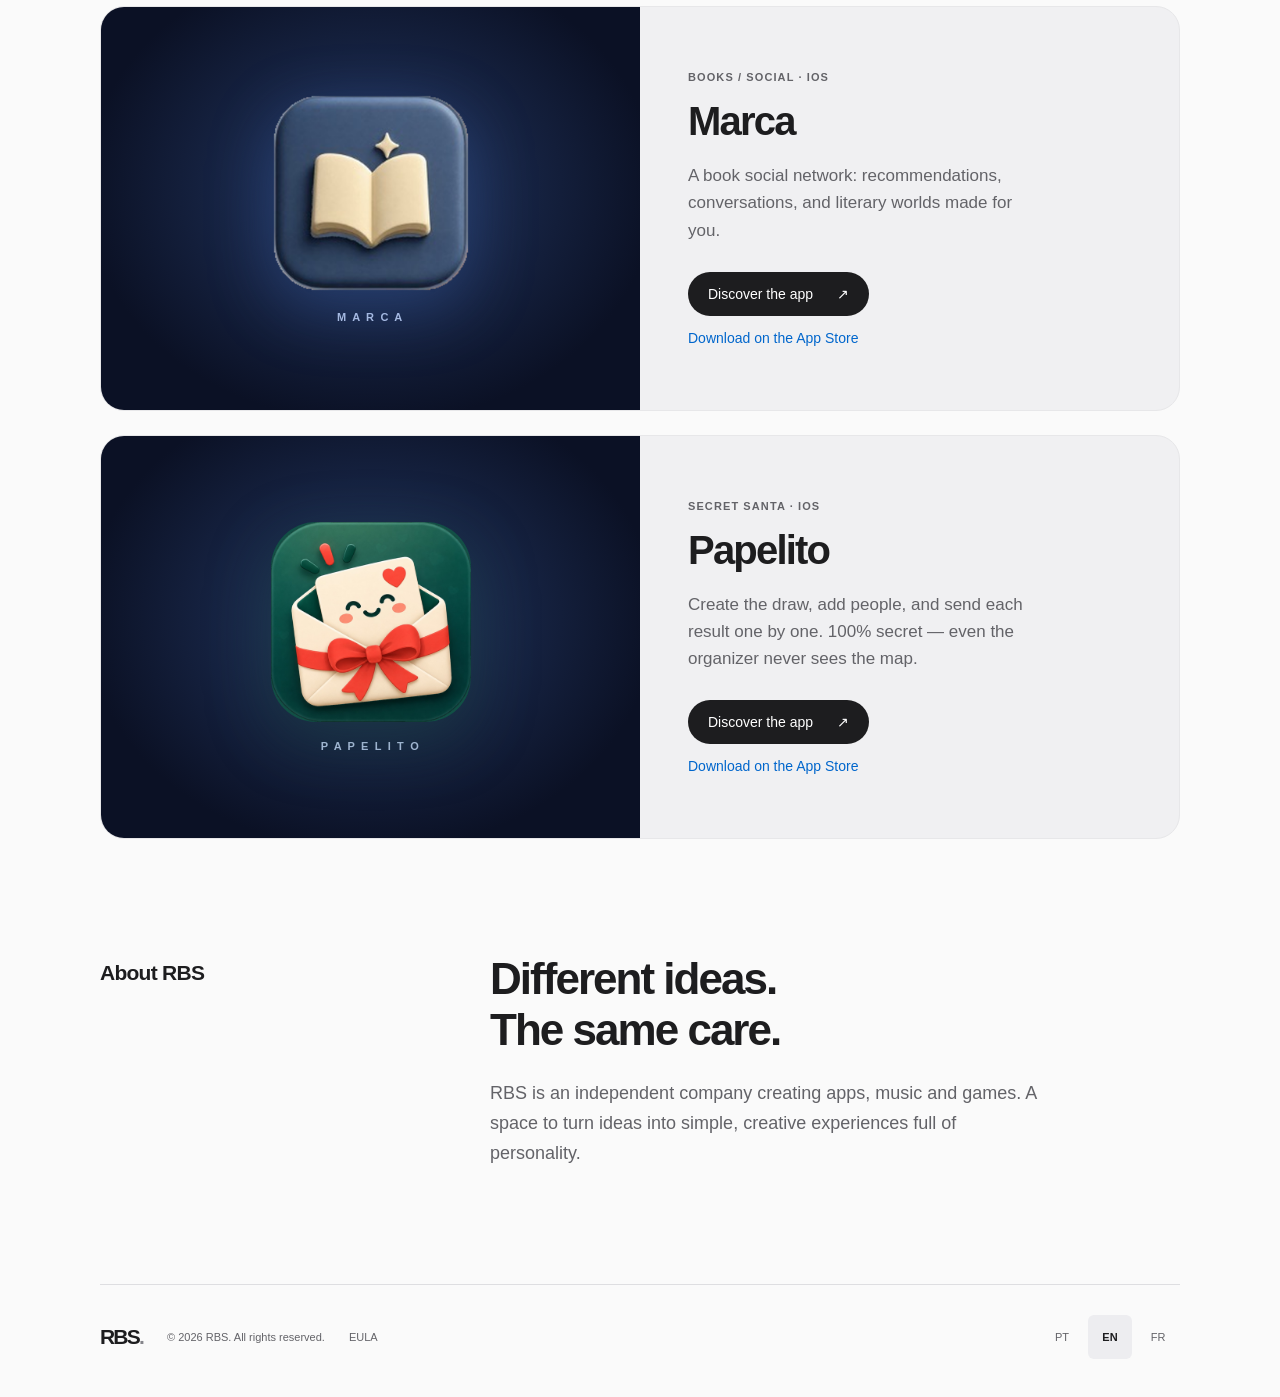
==== commit b3c3359e: "Link Marca card and page to its App Store listing. Co-authored-by: Rennan Rbs <rennanrbs@gmail.com>" ====
--- a/index.html
+++ b/index.html
@@ -56,7 +56,10 @@
           <p class="eyebrow" data-copy="categoryMarca">Livros / social · iOS</p>
           <h3>Marca</h3>
           <p data-copy="descriptionMarca">Uma rede social de livros: recomendações, conversas e universos literários feitos para você.</p>
-          <a class="button" href="marca.html"><span data-copy="discoverMarca">Conhecer o app</span><span aria-hidden="true">↗</span></a>
+          <div class="project-actions">
+            <a class="button" href="marca.html"><span data-copy="discoverMarca">Conhecer o app</span><span aria-hidden="true">↗</span></a>
+            <a class="text-link" href="https://apps.apple.com/us/app/marca/id6804828886" target="_blank" rel="noopener noreferrer"><span data-copy="storeKicker">Baixar na</span> App Store</a>
+          </div>
         </div>
       </article>
       <article class="project-card">
